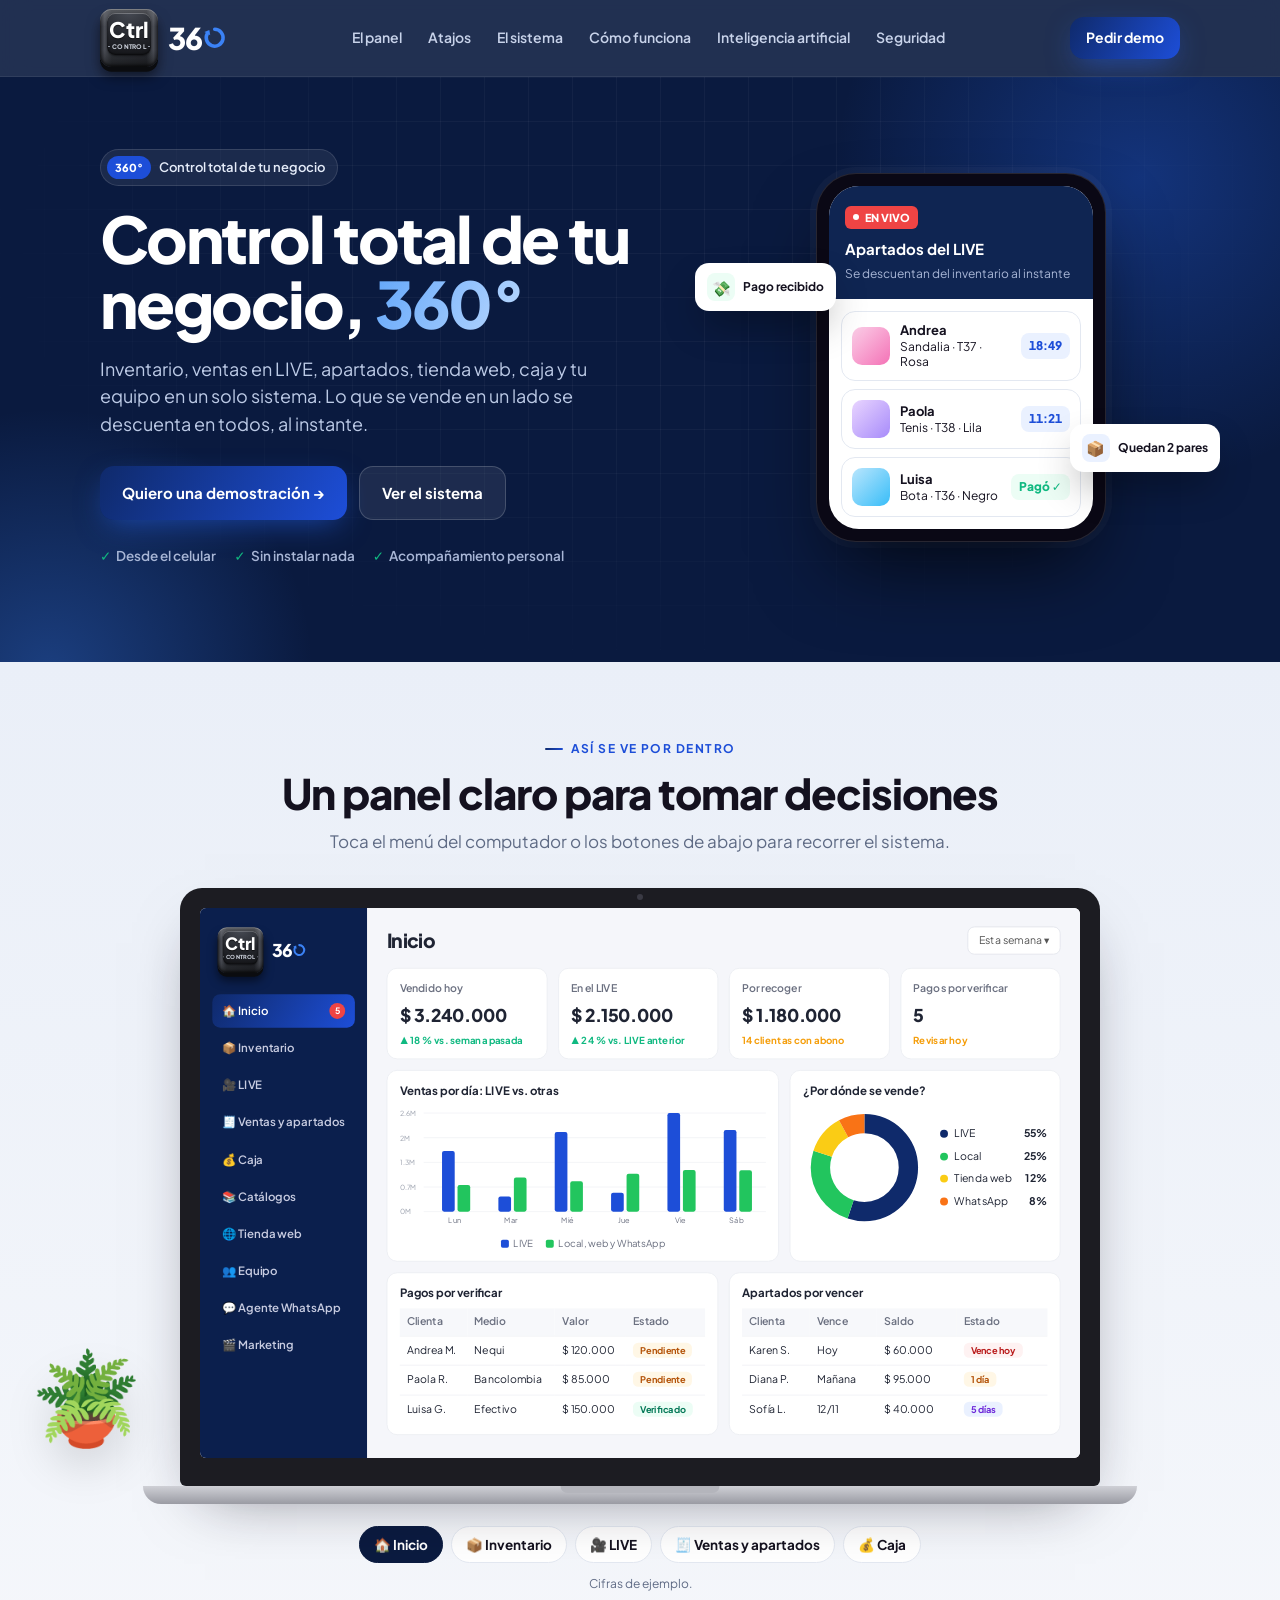
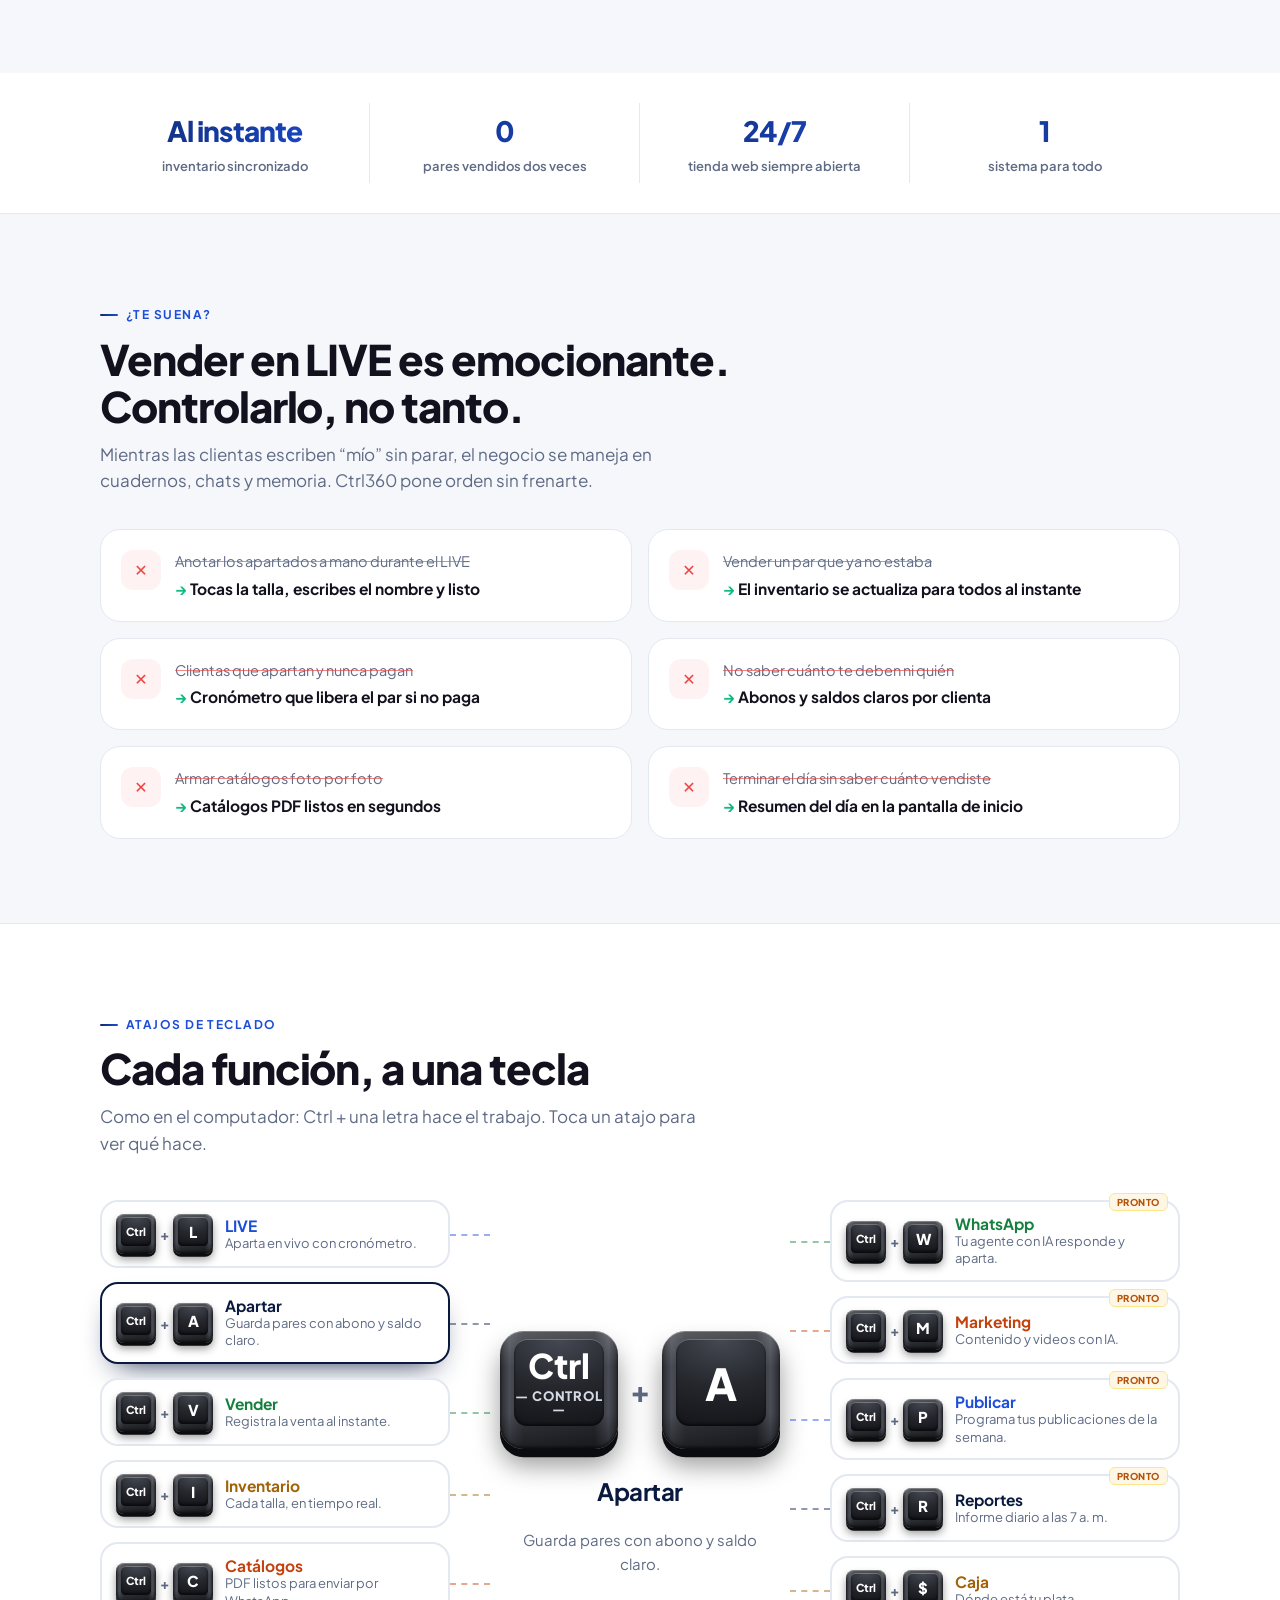
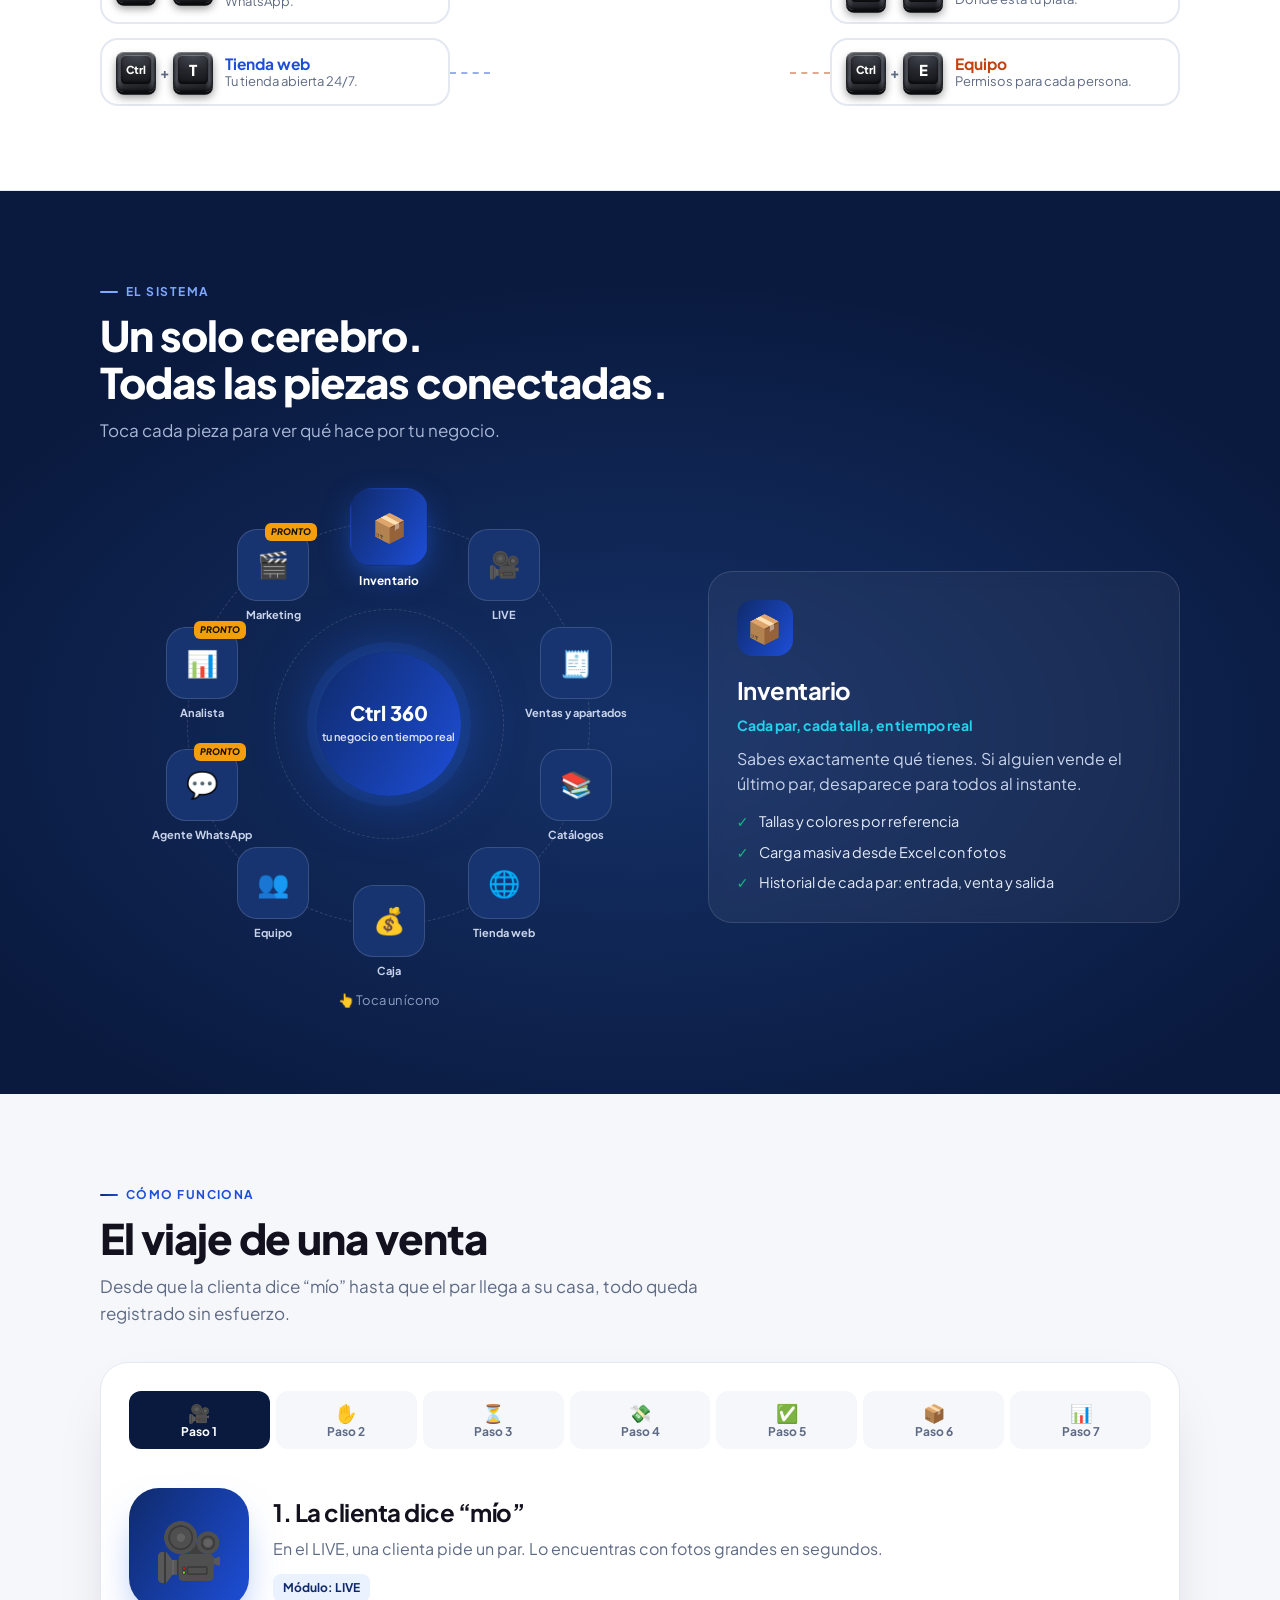
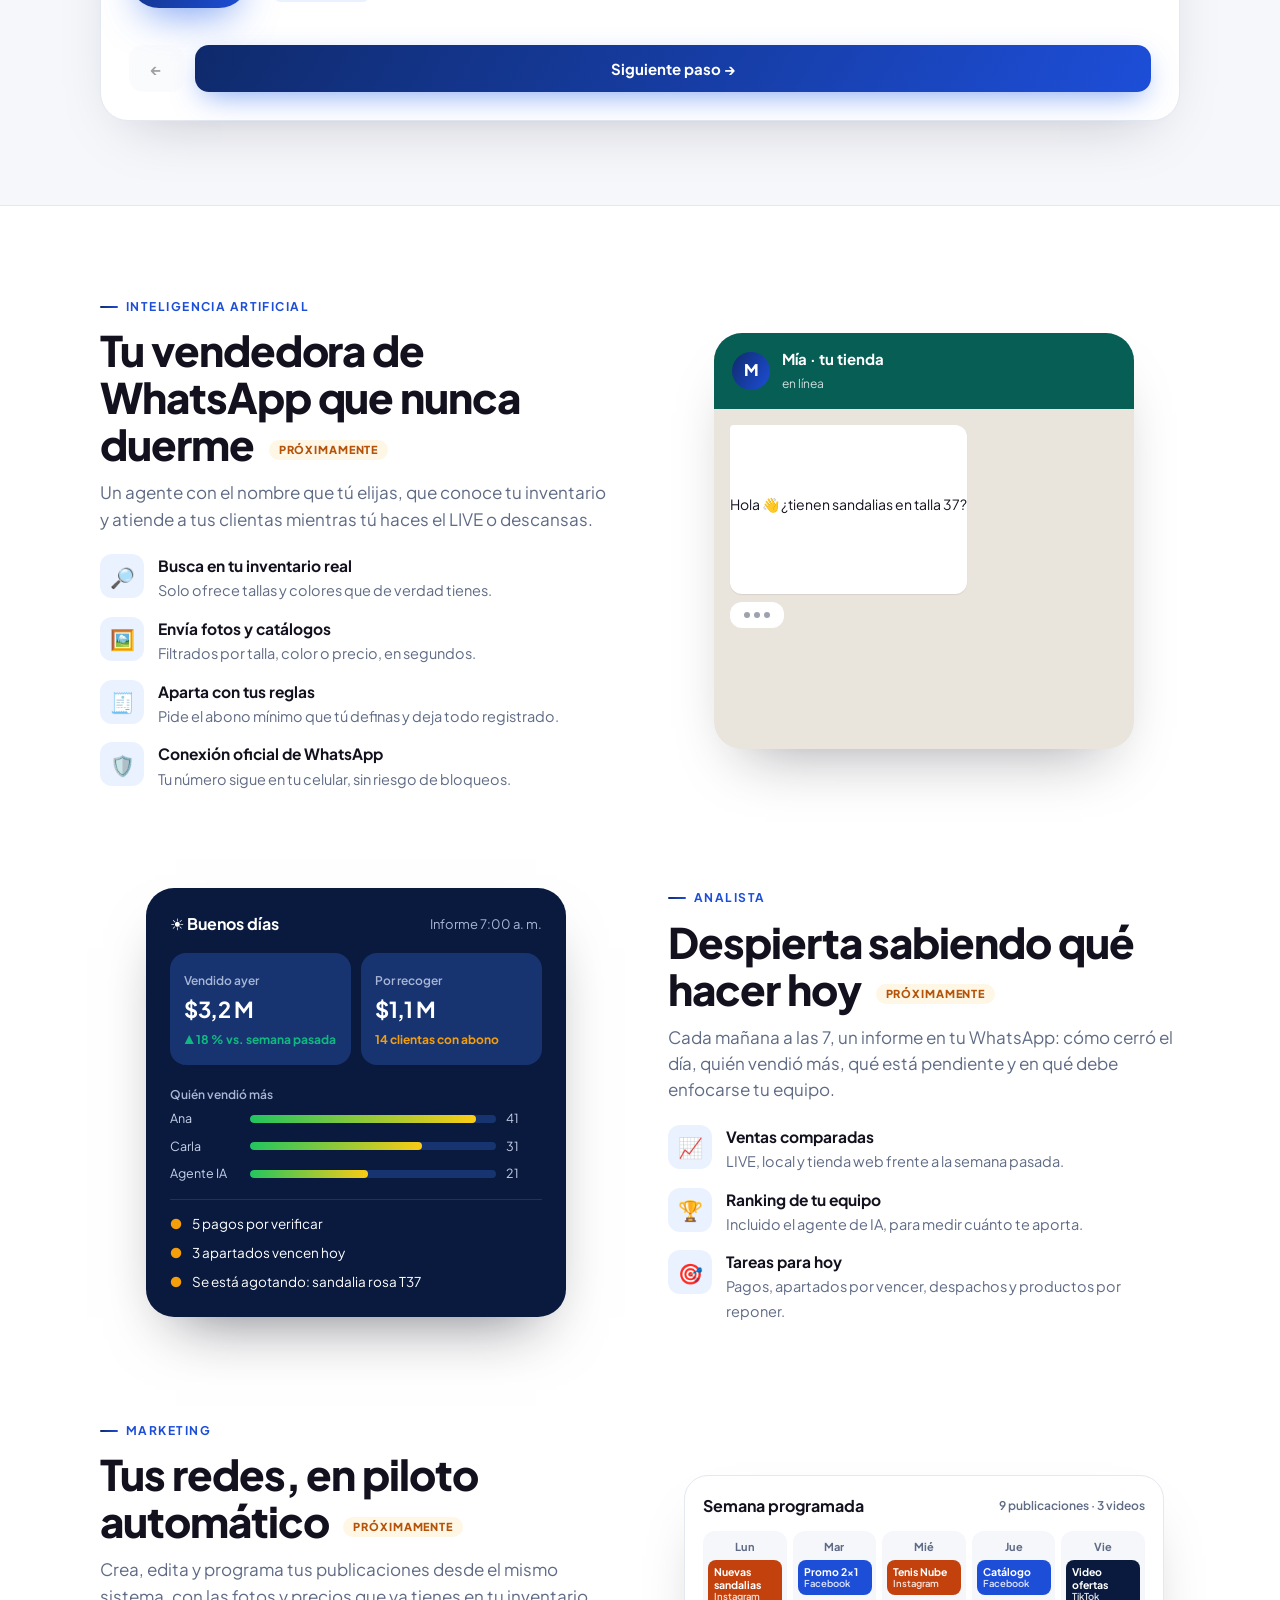
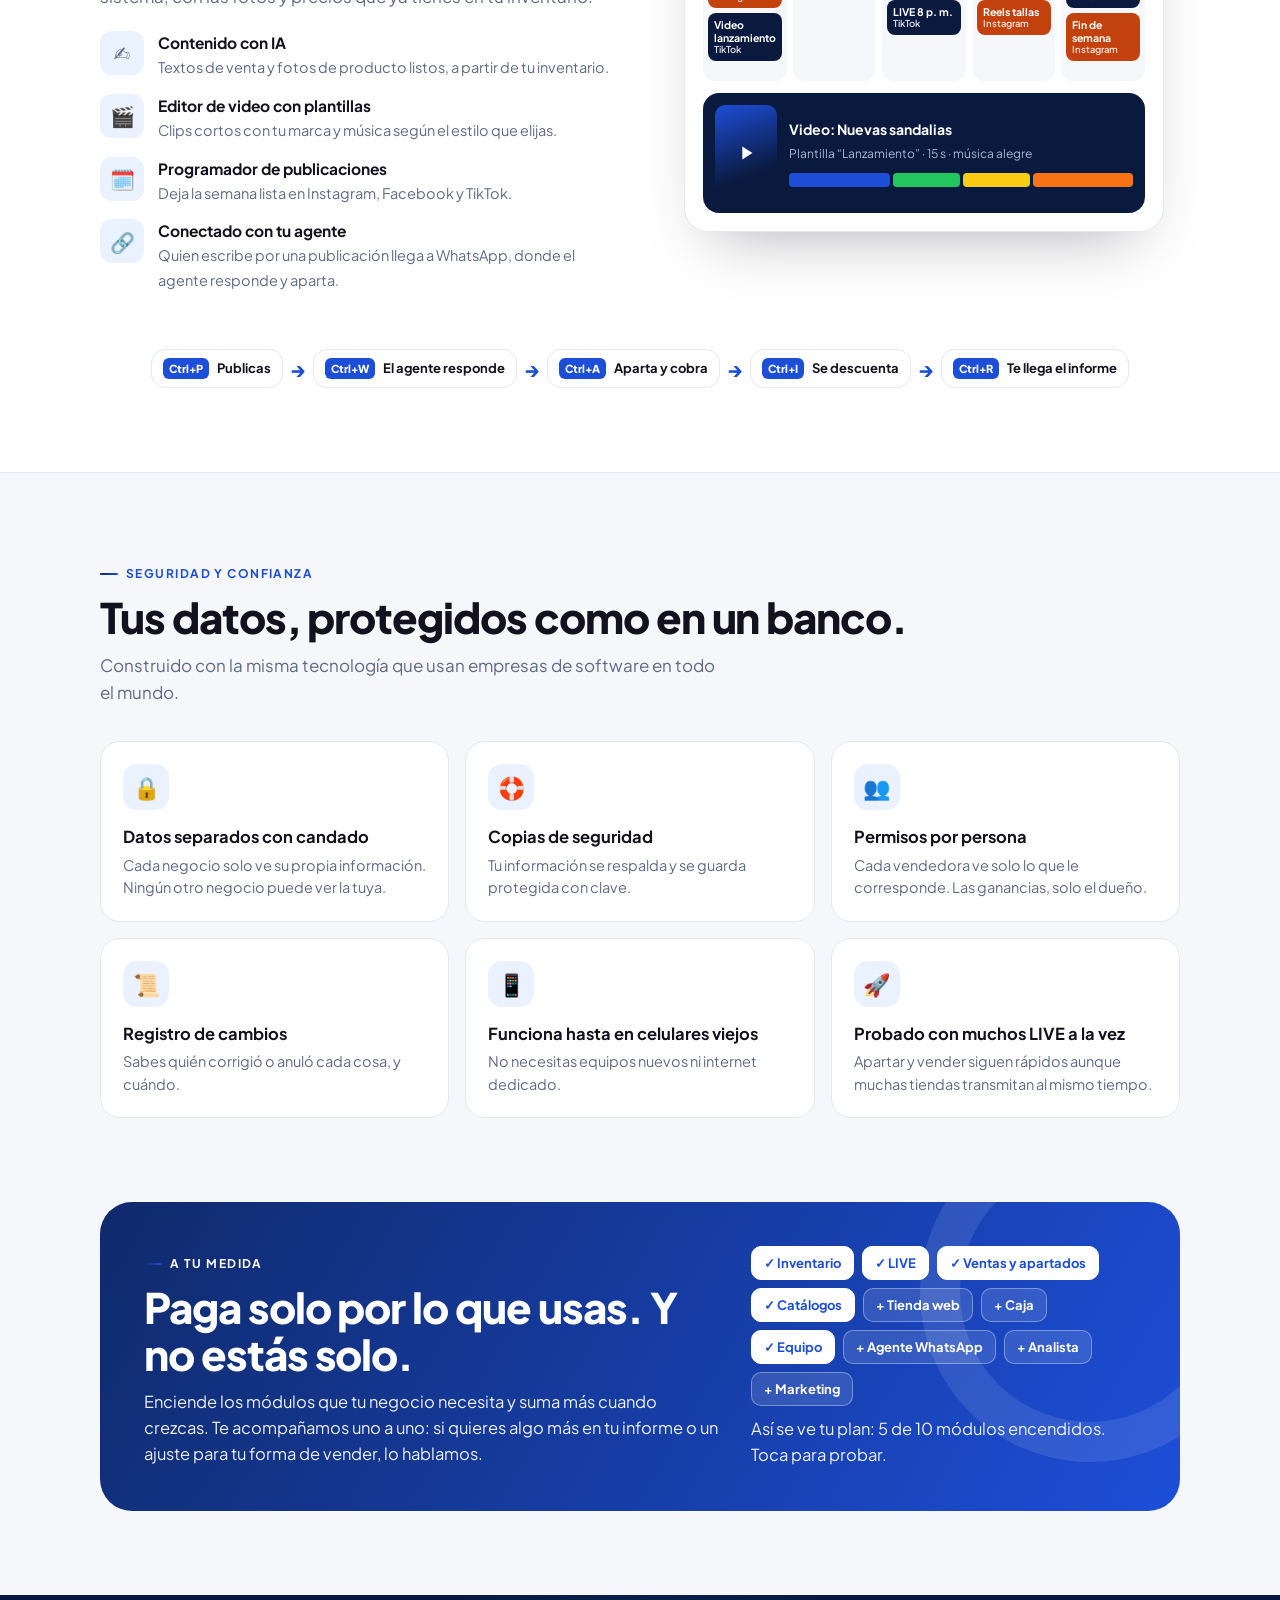
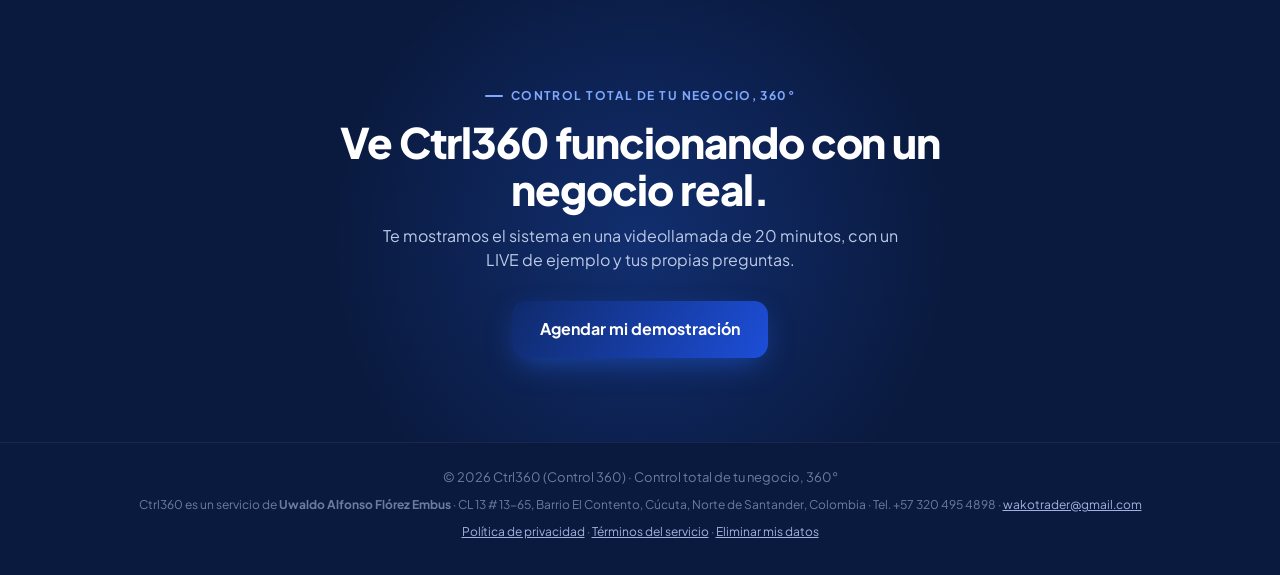
==== index.html @ 64fb0e66 "Add files via upload" ====
<!DOCTYPE html>
<html lang="es">
<head>
<meta charset="utf-8">
<meta name="viewport" content="width=device-width, initial-scale=1">
<title>Ctrl360 · Todo tu negocio, en vivo</title>
<link href="https://fonts.googleapis.com/css2?family=Plus+Jakarta+Sans:wght@400;500;600;700;800&display=swap" rel="stylesheet">
<style>
:root{
  --ink:#0a1a3f; --ink2:#0f2552; --ink3:#173470;
  --txt:#14111f; --muted:#5f6b85; --line:#e3e8f1; --bg:#f5f7fb;
  --fuc:#1d4ed8; --vio:#0f2a6b; --cyan:#22d3ee; --grn:#10b981; --amb:#f59e0b;
  --grad:linear-gradient(120deg,#0f2a6b 0%,#1d4ed8 100%);
  --r:20px;
}
*{box-sizing:border-box;margin:0;padding:0}
html{scroll-behavior:smooth}
body{font-family:'Plus Jakarta Sans',system-ui,sans-serif;color:var(--txt);background:var(--bg);line-height:1.55;-webkit-font-smoothing:antialiased;-webkit-tap-highlight-color:transparent}
a{color:inherit;text-decoration:none}
.wrap{max-width:1120px;margin:0 auto;padding:0 20px}
.grad-txt{background:var(--grad);-webkit-background-clip:text;background-clip:text;color:transparent}
.eyebrow{display:inline-flex;align-items:center;gap:8px;font-size:12px;font-weight:700;letter-spacing:.12em;text-transform:uppercase;color:var(--fuc)}
.eyebrow:before{content:"";width:18px;height:2px;background:var(--grad);border-radius:2px}
h2{font-size:clamp(28px,5vw,42px);line-height:1.12;letter-spacing:-.025em;font-weight:800;margin:10px 0 12px}
.lead{color:var(--muted);font-size:17px;max-width:620px}
section{padding:84px 0}
.btn{display:inline-flex;align-items:center;justify-content:center;gap:8px;font-weight:700;font-size:15px;padding:14px 22px;border-radius:14px;cursor:pointer;border:0;transition:transform .2s, box-shadow .2s;font-family:inherit}
.btn:hover{transform:translateY(-2px)}
.btn-p{background:var(--grad);color:#fff;box-shadow:0 10px 30px -8px rgba(37,99,235,.6)}
.btn-g{background:rgba(255,255,255,.08);color:#fff;border:1px solid rgba(255,255,255,.18)}

/* NAV */
nav{position:sticky;top:0;z-index:50;background:rgba(10,26,63,.9);backdrop-filter:blur(14px);-webkit-backdrop-filter:blur(14px);border-bottom:1px solid rgba(255,255,255,.07)}
nav .wrap{display:flex;align-items:center;justify-content:space-between;height:76px}
.logo{display:flex;align-items:center;gap:10px;color:#fff;font-weight:800;font-size:19px;letter-spacing:-.02em}
.mark{width:32px;height:32px;border-radius:10px;background:var(--grad);display:grid;place-items:center;position:relative}
.mark:after{content:"";width:14px;height:14px;border:3px solid #fff;border-radius:50%;border-right-color:transparent;transform:rotate(45deg)}
nav .links{display:flex;gap:26px;color:#c8d3ea;font-size:14px;font-weight:600}
nav .links a:hover{color:#fff}
nav .btn{padding:10px 16px;font-size:14px}
@media(max-width:820px){nav .links{display:none}}

/* HERO */
.hero{background:var(--ink);color:#fff;position:relative;overflow:hidden;padding:72px 0 96px}
.hero:before{content:"";position:absolute;width:720px;height:720px;right:-220px;top:-260px;background:radial-gradient(circle,rgba(37,99,235,.35),transparent 60%)}
.hero:after{content:"";position:absolute;width:620px;height:620px;left:-260px;bottom:-320px;background:radial-gradient(circle,rgba(59,130,246,.35),transparent 60%)}
.grid-bg{position:absolute;inset:0;background-image:linear-gradient(rgba(255,255,255,.04) 1px,transparent 1px),linear-gradient(90deg,rgba(255,255,255,.04) 1px,transparent 1px);background-size:44px 44px;mask-image:radial-gradient(ellipse at 50% 30%,#000 30%,transparent 75%);-webkit-mask-image:radial-gradient(ellipse at 50% 30%,#000 30%,transparent 75%)}
.hero .wrap{position:relative;z-index:2;display:grid;grid-template-columns:1.15fr .85fr;gap:48px;align-items:center}
@media(max-width:900px){.hero .wrap{grid-template-columns:1fr}}
.badge{display:inline-flex;align-items:center;gap:8px;font-size:13px;font-weight:600;color:#e5ecf9;background:rgba(255,255,255,.07);border:1px solid rgba(255,255,255,.12);padding:6px 12px 6px 6px;border-radius:99px}
.badge span{background:var(--grad);color:#fff;font-size:11px;font-weight:800;padding:3px 8px;border-radius:99px}
.hero h1{font-size:clamp(38px,7vw,64px);line-height:1.02;letter-spacing:-.035em;font-weight:800;margin:20px 0 18px}
.hero p.sub{font-size:18px;color:#bccae6;max-width:540px}
.hero .ctas{display:flex;gap:12px;flex-wrap:wrap;margin-top:28px}
.checks{display:flex;gap:18px;flex-wrap:wrap;margin-top:26px;font-size:13.5px;color:#a8b6d6;font-weight:600}
.checks i{font-style:normal;color:var(--grn);margin-right:5px}

/* PHONE MOCK */
.phone{width:290px;max-width:100%;margin:0 auto;background:#0a0815;border-radius:40px;padding:12px;border:1px solid rgba(255,255,255,.12);box-shadow:0 40px 80px -20px rgba(0,0,0,.7),0 0 0 6px rgba(255,255,255,.03);position:relative}
.screen{background:#fff;border-radius:30px;overflow:hidden;color:var(--txt)}
.scr-top{background:var(--ink2);color:#fff;padding:16px 16px 14px}
.live{display:inline-flex;align-items:center;gap:6px;font-size:11px;font-weight:800;background:#ef4444;padding:3px 8px;border-radius:6px}
.live:before{content:"";width:6px;height:6px;border-radius:50%;background:#fff;animation:blink 1s infinite}
@keyframes blink{50%{opacity:.2}}
.scr-top b{display:block;font-size:15px;margin-top:8px}
.scr-top small{color:#a8b6d6;font-size:12px}
.res{padding:12px;display:grid;gap:8px}
.ap{display:flex;align-items:center;gap:10px;padding:10px;border:1px solid var(--line);border-radius:14px;animation:slide .6s both}
.ap:nth-child(2){animation-delay:.3s}.ap:nth-child(3){animation-delay:.6s}
@keyframes slide{from{opacity:0;transform:translateX(20px)}}
.ap .th{width:38px;height:38px;border-radius:10px;flex:0 0 auto}
.ap .tx{flex:1;font-size:12px;line-height:1.3}
.ap .tx b{font-size:13px;display:block}
.timer{font-size:12px;font-weight:800;padding:4px 8px;border-radius:8px;background:#eaf1ff;color:var(--fuc);font-variant-numeric:tabular-nums}
.timer.paid{background:#ecfdf5;color:var(--grn)}
.float{position:absolute;background:#fff;color:var(--txt);border-radius:14px;padding:10px 12px;font-size:12px;font-weight:700;box-shadow:0 18px 40px -10px rgba(0,0,0,.45);display:flex;align-items:center;gap:8px;animation:bob 4s ease-in-out infinite}
.float .ic{width:28px;height:28px;border-radius:8px;display:grid;place-items:center;font-size:15px}
.f1{left:-46px;top:90px}.f2{right:-40px;bottom:70px;animation-delay:1.5s}
@keyframes bob{50%{transform:translateY(-8px)}}
@media(max-width:420px){.f1{left:-8px}.f2{right:-8px}}

/* LOGOS STRIP / STATS */
.stats{background:#fff;border-bottom:1px solid var(--line)}
.stats .wrap{display:grid;grid-template-columns:repeat(4,1fr);padding-top:30px;padding-bottom:30px}
.st{text-align:center;padding:6px 10px;border-right:1px solid var(--line)}
.st:last-child{border:0}
.st b{display:block;font-size:28px;font-weight:800;letter-spacing:-.03em}
.st span{font-size:13px;color:var(--muted);font-weight:600}
@media(max-width:700px){.stats .wrap{grid-template-columns:repeat(2,1fr);gap:16px 0}.st:nth-child(2){border:0}}

/* PAIN */
.pains{display:grid;grid-template-columns:repeat(2,1fr);gap:16px;margin-top:36px}
@media(max-width:760px){.pains{grid-template-columns:1fr}}
.pain{background:#fff;border:1px solid var(--line);border-radius:var(--r);padding:20px;display:grid;grid-template-columns:auto 1fr;gap:4px 14px;transition:box-shadow .25s,transform .25s}
.pain:hover{box-shadow:0 18px 40px -18px rgba(20,17,31,.25);transform:translateY(-3px)}
.pain .x{grid-row:span 2;width:40px;height:40px;border-radius:12px;background:#fef2f2;color:#ef4444;display:grid;place-items:center;font-weight:800}
.pain s{color:var(--muted);font-size:14.5px;text-decoration-color:#ef4444aa}
.pain b{font-size:15.5px}
.pain b:before{content:"→ ";color:var(--grn)}

/* ECOSYSTEM */
.eco{background:var(--ink);color:#fff;position:relative;overflow:hidden}
.eco .lead{color:#a8b6d6}
.eco:before{content:"";position:absolute;inset:0;background:radial-gradient(60% 50% at 50% 60%,rgba(59,130,246,.22),transparent)}
.eco .wrap{position:relative}
.eco-box{display:grid;grid-template-columns:1.1fr .9fr;gap:30px;margin-top:40px;align-items:center}
@media(max-width:900px){.eco-box{grid-template-columns:1fr}}
.orbit{position:relative;aspect-ratio:1;max-width:480px;width:100%;margin:0 auto}
.ring{position:absolute;inset:8%;border:1px dashed rgba(255,255,255,.14);border-radius:50%;animation:spin 60s linear infinite}
.ring.r2{inset:26%;animation-direction:reverse;animation-duration:40s}
@keyframes spin{to{transform:rotate(360deg)}}
.core{position:absolute;left:50%;top:50%;width:30%;aspect-ratio:1;transform:translate(-50%,-50%);border-radius:50%;background:var(--grad);display:grid;place-items:center;text-align:center;box-shadow:0 0 0 10px rgba(37,99,235,.12),0 0 60px rgba(37,99,235,.5)}
.core b{font-size:clamp(15px,3.6vw,20px);font-weight:800;line-height:1.1}
.core small{display:block;font-size:clamp(9px,2.2vw,11px);opacity:.85;font-weight:600}
.node{position:absolute;transform:translate(-50%,-50%);width:clamp(58px,15%,74px);aspect-ratio:1;border-radius:20px;background:var(--ink3);border:1px solid rgba(255,255,255,.14);display:grid;place-items:center;cursor:pointer;transition:all .25s;font-size:clamp(20px,5vw,26px)}
.node span{position:absolute;top:100%;margin-top:6px;font-size:11px;font-weight:700;color:#c8d3ea;white-space:nowrap}
.node:hover,.node.on{background:var(--grad);border-color:transparent;box-shadow:0 10px 30px -6px rgba(37,99,235,.7);transform:translate(-50%,-50%) scale(1.08)}
.node.on span{color:#fff}
.node .soon{position:absolute;top:-7px;right:-9px;font-size:9px;font-weight:800;background:var(--amb);color:#1b1300;padding:2px 6px;border-radius:6px}
.detail{background:rgba(255,255,255,.05);border:1px solid rgba(255,255,255,.12);border-radius:24px;padding:28px;min-height:300px;backdrop-filter:blur(8px)}
.detail .di{width:56px;height:56px;border-radius:16px;background:var(--grad);display:grid;place-items:center;font-size:28px}
.detail h3{font-size:24px;margin:16px 0 6px;letter-spacing:-.02em}
.detail .tagl{color:var(--cyan);font-weight:700;font-size:14px}
.detail p{color:#c8d3ea;margin-top:10px}
.detail ul{list-style:none;margin-top:14px;display:grid;gap:8px}
.detail li{display:flex;gap:10px;font-size:14.5px;color:#e5ecf9}
.detail li:before{content:"✓";color:var(--grn);font-weight:800}
.fade{animation:fd .35s ease}
@keyframes fd{from{opacity:0;transform:translateY(10px)}}
.hint{text-align:center;color:#8e9dbf;font-size:13px;margin-top:26px}

/* JOURNEY */
.jr{background:#fff;border:1px solid var(--line);border-radius:28px;padding:28px;margin-top:36px;box-shadow:0 24px 60px -30px rgba(20,17,31,.25)}
.steps{display:flex;gap:6px;overflow-x:auto;scrollbar-width:none;margin-bottom:24px}
.steps::-webkit-scrollbar{display:none}
.sp{flex:1;min-width:92px;border:0;background:var(--bg);border-radius:12px;padding:10px 8px;font:700 12px 'Plus Jakarta Sans',sans-serif;color:var(--muted);cursor:pointer;text-align:center;transition:.2s}
.sp em{display:block;font-style:normal;font-size:18px}
.sp.on{background:var(--ink);color:#fff}
.sp.done{color:var(--txt)}
.jbody{display:grid;grid-template-columns:120px 1fr;gap:24px;align-items:center;min-height:150px}
@media(max-width:560px){.jbody{grid-template-columns:1fr}}
.jicon{width:120px;height:120px;border-radius:30px;background:var(--grad);display:grid;place-items:center;font-size:56px;box-shadow:0 20px 40px -14px rgba(37,99,235,.6)}
.jbody h3{font-size:24px;letter-spacing:-.02em}
.jbody p{color:var(--muted);margin-top:6px;font-size:16px}
.jbody .mod{display:inline-block;margin-top:12px;font-size:12px;font-weight:700;padding:5px 10px;border-radius:8px;background:#eaf1ff;color:var(--vio)}
.jnav{display:flex;gap:10px;margin-top:22px}
.jnav button{flex:0 0 auto}
.jnav .btn-p{flex:1}
.btn-l{background:var(--bg);color:var(--txt)}

/* AI SPLIT */
.split{display:grid;grid-template-columns:1fr 1fr;gap:56px;align-items:center}
@media(max-width:900px){.split{grid-template-columns:1fr;gap:36px}}
.soon-tag{display:inline-block;font-size:11px;font-weight:800;letter-spacing:.08em;text-transform:uppercase;background:#fff7e6;color:#b45309;padding:4px 10px;border-radius:99px;margin-left:8px;vertical-align:middle}
.feat{list-style:none;margin-top:22px;display:grid;gap:14px}
.feat li{display:grid;grid-template-columns:44px 1fr;gap:14px;align-items:start}
.feat .fi{width:44px;height:44px;border-radius:12px;background:#eaf1ff;display:grid;place-items:center;font-size:20px}
.feat b{display:block;font-size:15.5px}
.feat span{color:var(--muted);font-size:14.5px}
.chat{background:#e9e4dc;border-radius:28px;padding:0;overflow:hidden;box-shadow:0 30px 60px -30px rgba(20,17,31,.4);max-width:420px;margin:0 auto;width:100%}
.chat-h{background:#075e54;color:#fff;padding:14px 18px;display:flex;align-items:center;gap:12px}
.av{width:38px;height:38px;border-radius:50%;background:var(--grad);display:grid;place-items:center;font-weight:800}
.chat-h b{display:block;font-size:15px}.chat-h small{font-size:12px;opacity:.8}
.msgs{padding:16px;display:flex;flex-direction:column;gap:8px;min-height:340px}
.m{max-width:80%;padding:8px 12px;border-radius:12px;font-size:14px;line-height:1.4;box-shadow:0 1px 1px rgba(0,0,0,.08);display:none}
.m.show{display:block;animation:mIn .4s ease}
@keyframes mIn{from{opacity:0;transform:translateY(8px)}}
.m.in{background:#fff;align-self:flex-start;border-top-left-radius:4px}
.m.out{background:#dcf8c6;align-self:flex-end;border-top-right-radius:4px}
.m .pics{display:flex;gap:4px;margin:6px 0}
.m .pics i{width:58px;height:58px;border-radius:8px;display:block}
.typing{align-self:flex-start;background:#fff;padding:10px 14px;border-radius:12px;display:none;gap:4px}
.typing.on{display:flex}
.typing i{width:6px;height:6px;border-radius:50%;background:#9ca3af;animation:ty 1s infinite}
.typing i:nth-child(2){animation-delay:.15s}.typing i:nth-child(3){animation-delay:.3s}
@keyframes ty{50%{transform:translateY(-4px);opacity:.5}}

/* REPORT */
.report{background:var(--ink);color:#fff;border-radius:28px;padding:24px;max-width:420px;margin:0 auto;width:100%;box-shadow:0 30px 60px -30px rgba(20,17,31,.6)}
.rp-h{display:flex;justify-content:space-between;align-items:center;font-size:13px;color:#a8b6d6}
.rp-h b{color:#fff;font-size:16px}
.kpis{display:grid;grid-template-columns:1fr 1fr;gap:10px;margin:16px 0}
.kpi{background:var(--ink3);border-radius:16px;padding:14px}
.kpi small{color:#a8b6d6;font-size:12px;font-weight:600}
.kpi b{display:block;font-size:22px;letter-spacing:-.02em}
.kpi em{font-style:normal;font-size:12px;color:var(--grn);font-weight:700}
.bars{display:grid;gap:8px;margin-top:4px}
.bar{display:grid;grid-template-columns:70px 1fr 36px;gap:10px;align-items:center;font-size:12.5px;color:#c8d3ea}
.bar div{height:8px;border-radius:9px;background:var(--ink3);overflow:hidden}
.bar div i{display:block;height:100%;background:linear-gradient(90deg,#22c55e,#facc15);border-radius:9px;width:0;transition:width 1.2s ease}
.todo{margin-top:16px;border-top:1px solid rgba(255,255,255,.1);padding-top:14px;display:grid;gap:8px;font-size:13.5px}
.todo div{display:flex;gap:10px}
.todo span{color:var(--amb)}

/* TRUST */
.trust{display:grid;grid-template-columns:repeat(3,1fr);gap:16px;margin-top:36px}
@media(max-width:860px){.trust{grid-template-columns:1fr 1fr}}
@media(max-width:520px){.trust{grid-template-columns:1fr}}
.tc{background:#fff;border:1px solid var(--line);border-radius:var(--r);padding:22px}
.tc .ti{width:46px;height:46px;border-radius:14px;background:linear-gradient(135deg,#eaf1ff,#eaf1ff);display:grid;place-items:center;font-size:22px;margin-bottom:14px}
.tc b{font-size:16.5px;display:block;margin-bottom:4px}
.tc p{color:var(--muted);font-size:14.5px}

/* ACOMPAÑAMIENTO */
.human{background:var(--grad);color:#fff;border-radius:32px;padding:44px;display:grid;grid-template-columns:1.2fr .8fr;gap:30px;align-items:center;position:relative;overflow:hidden}
.human:after{content:"";position:absolute;right:-80px;top:-80px;width:260px;height:260px;border-radius:50%;border:40px solid rgba(255,255,255,.1)}
@media(max-width:820px){.human{grid-template-columns:1fr;padding:30px}}
.human h2{color:#fff}
.human p{opacity:.92;font-size:16.5px}
.mods{display:flex;flex-wrap:wrap;gap:8px;position:relative;z-index:1}
.mods button{font:700 13px 'Plus Jakarta Sans',sans-serif;border:1px solid rgba(255,255,255,.35);background:rgba(255,255,255,.12);color:#fff;padding:8px 12px;border-radius:10px;cursor:pointer;transition:.2s}
.mods button.on{background:#fff;color:var(--fuc);border-color:#fff}
.mods-note{font-size:13px;opacity:.85;margin-top:10px;position:relative;z-index:1}

/* CTA */
.cta{background:var(--ink);color:#fff;text-align:center;position:relative;overflow:hidden}
.cta:before{content:"";position:absolute;left:50%;top:0;width:800px;height:500px;transform:translateX(-50%);background:radial-gradient(circle,rgba(37,99,235,.28),transparent 65%)}
.cta .wrap{position:relative}
.cta h2{color:#fff;max-width:700px;margin:12px auto}
.cta p{color:#bccae6;max-width:520px;margin:0 auto 28px}
footer{background:var(--ink);color:#6c7ca0;font-size:13px;text-align:center;padding:24px 16px 34px;border-top:1px solid rgba(255,255,255,.06)}
footer .legal{margin-top:8px;font-size:12px;line-height:1.6}
footer a{color:#9fb3dc;text-decoration:underline}


/* SHOWCASE LAPTOP */
.show{background:linear-gradient(180deg,#eaeff8 0%,#f5f7fb 100%);padding:70px 0 80px;text-align:center;position:relative;overflow:hidden}
.show .lead{margin:0 auto}
.desk{position:relative;max-width:1000px;margin:34px auto 0}
.plant{position:absolute;left:-10px;bottom:40px;font-size:90px;filter:drop-shadow(0 20px 20px rgba(0,0,0,.12));display:none}
@media(min-width:1100px){.plant{display:block;left:-110px}}
.lap{margin:0 auto;width:92%}
.lid{background:#1c1c22;border-radius:22px 22px 6px 6px;padding:2.2% 2.2% 3%;box-shadow:0 30px 60px -25px rgba(20,17,31,.55);position:relative}
.lid:before{content:"";position:absolute;top:1%;left:50%;width:6px;height:6px;border-radius:50%;background:#3a3a44;transform:translateX(-50%)}
.scr{background:#fff;border-radius:6px;overflow:hidden;position:relative;aspect-ratio:16/10}
.dash{position:absolute;top:0;left:0;width:1000px;height:625px;transform-origin:0 0;display:flex;text-align:left;font-size:13px;color:#1f2433}
.base{height:18px;background:linear-gradient(#cfd0d6,#9a9ba3);border-radius:0 0 26px 26px;width:108%;margin-left:-4%;position:relative;box-shadow:0 18px 30px -12px rgba(0,0,0,.35)}
.base:before{content:"";position:absolute;left:50%;top:0;width:16%;height:7px;background:#b4b5bc;border-radius:0 0 10px 10px;transform:translateX(-50%)}
.d-side{width:190px;background:#0b1f4d;color:#c7cbe0;padding:22px 14px;flex:0 0 auto;display:flex;flex-direction:column;gap:4px}
.d-logo{display:flex;align-items:center;gap:9px;color:#fff;font-weight:800;font-size:19px;margin:0 6px 20px}
.d-logo i{width:26px;height:26px;border-radius:8px;background:var(--grad)}
.d-it{display:flex;align-items:center;gap:10px;padding:9px 11px;border-radius:9px;font-size:13px;font-weight:600;cursor:pointer;transition:.15s}
.d-it:hover{background:rgba(255,255,255,.06)}
.d-it.on{background:var(--grad);color:#fff}
.d-it b{margin-left:auto;background:#ef4444;color:#fff;font-size:10px;padding:1px 6px;border-radius:9px}
.d-main{flex:1;background:#f5f6fa;padding:20px 22px;overflow:hidden}
.d-head{display:flex;justify-content:space-between;align-items:center;margin-bottom:14px}
.d-head h4{font-size:22px;font-weight:800;letter-spacing:-.02em}
.d-sel{background:#fff;border:1px solid #e3e5ec;border-radius:8px;padding:6px 12px;font-size:12px;color:#555}
.d-kpis{display:grid;grid-template-columns:repeat(4,1fr);gap:12px;margin-bottom:12px}
.d-k{background:#fff;border:1px solid #eceef3;border-radius:12px;padding:12px 14px}
.d-k small{font-size:12px;color:#6b7080;font-weight:600}
.d-k b{display:block;font-size:20px;font-weight:800;margin:4px 0 2px;letter-spacing:-.02em}
.d-k em{font-style:normal;font-size:11px;color:#10b981;font-weight:700}
.d-k em.w{color:#f59e0b}
.d-row{display:grid;grid-template-columns:1.45fr 1fr;gap:12px;margin-bottom:12px}
.d-card{background:#fff;border:1px solid #eceef3;border-radius:12px;padding:12px 14px}
.d-card h5{font-size:13px;font-weight:700;margin-bottom:8px}
.d-leg{display:flex;gap:14px;font-size:11px;color:#6b7080;justify-content:center;margin-top:4px}
.d-leg i{display:inline-block;width:9px;height:9px;border-radius:2px;margin-right:5px;vertical-align:-1px}
.d-donut{display:flex;align-items:center;gap:16px}
.d-donut ul{list-style:none;font-size:12px;display:grid;gap:7px;flex:1}
.d-donut li{display:flex;align-items:center;gap:7px}
.d-donut li span{margin-left:auto;font-weight:700}
.d-donut li i{width:9px;height:9px;border-radius:50%}
.d-tbl{width:100%;border-collapse:collapse;font-size:12px}
.d-tbl th{text-align:left;color:#6b7080;font-weight:600;background:#f7f8fb;padding:6px 8px}
.d-tbl td{padding:7px 8px;border-top:1px solid #f0f1f5}
.pill2{font-size:10.5px;font-weight:700;padding:2px 8px;border-radius:6px}
.p-a{background:#fff7e6;color:#b45309}.p-g{background:#ecfdf5;color:#047857}.p-r{background:#fef2f2;color:#b91c1c}.p-v{background:#eaf1ff;color:#6d28d9}
.d-prod{display:grid;grid-template-columns:repeat(4,1fr);gap:10px}
.d-pc{background:#fff;border:1px solid #eceef3;border-radius:12px;overflow:hidden}
.d-pc .im{height:92px}
.d-pc div.t{padding:8px 10px;font-size:12px}
.d-pc b{display:block;font-size:12.5px}
.szs{display:flex;gap:3px;flex-wrap:wrap;margin-top:6px}
.szs span{font-size:10px;font-weight:700;padding:2px 5px;border-radius:5px;background:#ecfdf5;color:#047857}
.szs span.o{background:#f3f4f6;color:#9ca3af;text-decoration:line-through}
.szs span.l{background:#fff7e6;color:#b45309}
.d-live{display:grid;grid-template-columns:1.3fr 1fr;gap:12px}
.lv-grid{display:grid;grid-template-columns:repeat(3,1fr);gap:8px}
.lv-grid div{height:96px;border-radius:10px;position:relative}
.lv-grid div span{position:absolute;bottom:6px;left:6px;background:rgba(255,255,255,.92);font-size:10.5px;font-weight:700;padding:2px 6px;border-radius:5px}
.vtabs{display:flex;gap:8px;justify-content:center;flex-wrap:wrap;margin-top:22px}
.vtabs button{font:700 13.5px 'Plus Jakarta Sans',sans-serif;border:1px solid var(--line);background:#fff;color:var(--txt);padding:9px 14px;border-radius:99px;cursor:pointer;transition:.2s}
.vtabs button.on{background:var(--ink);color:#fff;border-color:var(--ink)}
.disc{font-size:12px;color:var(--muted);margin-top:12px}

.hero .grad-txt{background:linear-gradient(120deg,#60a5fa,#bfdbfe);-webkit-background-clip:text;background-clip:text}
.eco .eyebrow,.cta .eyebrow,.hero .eyebrow{color:#7fa8ff}
.eco .eyebrow:before,.cta .eyebrow:before{background:#7fa8ff}
.badge span{background:#1d4ed8}


/* ATAJOS */
.atj-sec{background:#fff;border-top:1px solid var(--line);border-bottom:1px solid var(--line)}
.atj{display:grid;grid-template-columns:1fr 300px 1fr;gap:26px 40px;align-items:center;margin-top:44px}
.atj-col{display:grid;gap:14px}
.ac{display:flex;align-items:center;gap:12px;background:#fff;border:2px solid var(--line);border-radius:18px;padding:12px 14px;cursor:pointer;transition:border-color .2s,box-shadow .2s,transform .2s;position:relative;text-align:left;font-family:inherit;width:100%}
.ac:hover{transform:translateY(-2px)}
.ac.on{border-color:var(--c);box-shadow:0 14px 30px -16px var(--c)}
.atj-col.l .ac::after,.atj-col.r .ac::after{content:"";position:absolute;top:50%;width:40px;border-top:2px dashed var(--c);opacity:.45}
.atj-col.l .ac::after{right:-42px}.atj-col.r .ac::after{left:-42px}
.ac .mk{display:flex;align-items:center;gap:4px;flex:0 0 auto}
.ac .mk em{font-style:normal;font-weight:800;color:var(--muted);font-size:14px}
.ac b{display:block;font-size:15.5px;color:var(--c)}
.ac small{display:block;font-size:13px;color:var(--muted);line-height:1.35}
.ac .pr{position:absolute;top:-9px;right:10px;font-size:9.5px;font-weight:800;letter-spacing:.06em;background:#fff7e6;color:#b45309;padding:2px 7px;border-radius:6px;border:1px solid #fde68a}
.kk{position:relative;display:inline-block;flex:0 0 auto;width:var(--s);height:var(--s);border-radius:20%;background:linear-gradient(90deg,#26282e 0%,#4a4d55 8%,#33363c 20%,#2a2c32 80%,#4a4d55 92%,#26282e 100%);box-shadow:0 calc(var(--s)*.07) 0 #0b0c0f,0 calc(var(--s)*.14) calc(var(--s)*.22) rgba(0,0,0,.4),inset 0 1px 0 rgba(255,255,255,.25),inset 0 -2px 3px rgba(0,0,0,.6);transition:transform .12s, box-shadow .12s}
.kk::before{content:"";position:absolute;inset:0;border-radius:inherit;background:linear-gradient(180deg,rgba(255,255,255,.18),transparent 30%,transparent 70%,rgba(0,0,0,.45))}
.kk>i{position:absolute;left:12%;right:12%;top:7%;bottom:20%;border-radius:15%;background:radial-gradient(140% 100% at 50% 0%,#454952 0%,#25272d 55%,#16171b 100%);box-shadow:inset 0 1px 0 rgba(255,255,255,.28),inset 0 -2px 3px rgba(0,0,0,.6);display:flex;flex-direction:column;align-items:center;justify-content:center;color:#fff;font-style:normal;font-weight:800;line-height:1}
.kk.press{transform:translateY(calc(var(--s)*.05));box-shadow:0 calc(var(--s)*.02) 0 #0b0c0f,0 calc(var(--s)*.05) calc(var(--s)*.1) rgba(0,0,0,.4),inset 0 1px 0 rgba(255,255,255,.25)}
.atj-c{display:flex;flex-direction:column;align-items:center;text-align:center;gap:18px}
.atj-c .combo{display:flex;align-items:center;gap:12px}
.atj-c .combo span{font-size:30px;font-weight:800;color:var(--muted)}
.atj-c h3{font-size:24px;letter-spacing:-.02em;margin-top:6px}
.atj-c p{color:var(--muted);font-size:15px;max-width:270px}
@media(max-width:900px){.atj{grid-template-columns:1fr}.atj-c{order:-1}.atj-col.l .ac::after,.atj-col.r .ac::after{display:none}}

/* MARKETING */
.cal{background:#fff;border:1px solid var(--line);border-radius:24px;padding:18px;box-shadow:0 30px 60px -30px rgba(20,17,31,.35);max-width:480px;margin:0 auto;width:100%}
.cal-h{display:flex;justify-content:space-between;align-items:center;margin-bottom:12px}
.cal-h b{font-size:16px}.cal-h span{font-size:12px;color:var(--muted);font-weight:600}
.days{display:grid;grid-template-columns:repeat(5,minmax(0,1fr));gap:6px}
.dy{background:var(--bg);border-radius:12px;padding:7px 5px;min-height:150px;display:flex;flex-direction:column;gap:5px}
.dy>small{font-size:11px;font-weight:700;color:var(--muted);text-align:center}
.post{border-radius:8px;padding:5px 6px;font-size:10.5px;font-weight:700;line-height:1.25;color:#fff;animation:pin .5s both}
.post i{display:block;font-style:normal;font-weight:600;opacity:.85;font-size:9.5px}
@keyframes pin{from{opacity:0;transform:scale(.85)}}
.vid{margin-top:12px;background:var(--ink);border-radius:16px;padding:12px;display:flex;gap:12px;align-items:center;color:#fff}
.vid .thumb{width:62px;height:96px;border-radius:10px;background:linear-gradient(160deg,#1d4ed8,#0a1a3f 70%);display:grid;place-items:center;flex:0 0 auto}
.vid .thumb svg{width:22px;height:22px}
.vid b{font-size:14px;display:block}
.vid small{font-size:12px;color:#a8b6d6}
.tl{display:flex;gap:3px;margin-top:8px}
.tl i{height:14px;border-radius:4px;display:block}
.chain{display:flex;flex-wrap:wrap;align-items:center;justify-content:center;gap:7px;margin-top:56px}
.chain div{background:#fff;border:1px solid var(--line);border-radius:14px;padding:8px 11px;font-weight:700;font-size:13px;display:flex;align-items:center;gap:8px}
.chain div em{font-style:normal;font-size:11px;font-weight:800;color:#fff;background:var(--fuc);border-radius:6px;padding:2px 6px}
.chain>span{color:var(--fuc);font-weight:800;font-size:20px}

/* LOGO tecla */
.logo{display:inline-flex;align-items:center;gap:10px;color:#fff}
.key{--k:58px;position:relative;display:inline-block;width:var(--k);height:var(--k);flex:0 0 auto;border-radius:calc(var(--k)*.2);
 background:linear-gradient(90deg,#26282e 0%,#4a4d55 8%,#33363c 20%,#2a2c32 80%,#4a4d55 92%,#26282e 100%);
 box-shadow:0 calc(var(--k)*.08) 0 #0b0c0f,0 calc(var(--k)*.16) calc(var(--k)*.22) rgba(0,0,0,.55),inset 0 1px 0 rgba(255,255,255,.25),inset 0 -2px 3px rgba(0,0,0,.6)}
.key:before{content:"";position:absolute;inset:0;border-radius:inherit;background:linear-gradient(180deg,rgba(255,255,255,.18),transparent 30%,transparent 70%,rgba(0,0,0,.45))}
.cap{position:absolute;left:12%;right:12%;top:7%;bottom:20%;border-radius:calc(var(--k)*.14);
 background:radial-gradient(140% 100% at 50% 0%,#454952 0%,#25272d 55%,#16171b 100%);
 box-shadow:inset 0 1px 0 rgba(255,255,255,.28),inset 0 -1px 2px rgba(0,0,0,.6),0 1px 2px rgba(0,0,0,.5);
 display:flex;flex-direction:column;align-items:center;justify-content:center}
.cap b{font:800 calc(var(--k)*.37)/1 'Plus Jakarta Sans',sans-serif;color:#fff;letter-spacing:-.01em;text-shadow:0 1px 1px rgba(0,0,0,.6)}
.cap small{display:flex;align-items:center;gap:2px;font:800 6.3px/1 'Plus Jakarta Sans',sans-serif;letter-spacing:.04em;color:#c9ced8;margin-top:calc(var(--k)*.05)}
.cap small:before,.cap small:after{content:"";width:calc(var(--k)*.03);height:1px;background:#8d93a0}
.n360{display:inline-flex;align-items:center;font-weight:800;font-size:30px;letter-spacing:-.03em;line-height:1}
.n360 svg{width:.78em;height:.78em;margin-left:.03em}
.d-logo{align-items:center}
.d-logo .key{--k:52px}
.d-logo .n360{font-size:20px}
.reveal{opacity:0;transform:translateY(24px);transition:opacity .7s ease,transform .7s ease}
.reveal.in{opacity:1;transform:none}
@media(prefers-reduced-motion:reduce){*{animation:none!important;transition:none!important}.reveal{opacity:1;transform:none}}
</style>
</head>
<body>

<nav>
  <div class="wrap">
    <a class="logo" href="#top" aria-label="Control 360"><span class="key"><span class="cap"><b>Ctrl</b><small>CONTROL</small></span></span><span class="n360">36<svg viewBox="0 0 100 100" aria-hidden="true"><path d="M50 14 A36 36 0 1 1 18.8 32" fill="none" stroke="#3b82f6" stroke-width="15" stroke-linecap="round"/><path d="M27 17 L31 40 L6 26 Z" fill="#3b82f6"/></svg></span></a>
    <div class="links"><a href="#panel">El panel</a><a href="#atajos">Atajos</a><a href="#sistema">El sistema</a><a href="#venta">Cómo funciona</a><a href="#ia">Inteligencia artificial</a><a href="#seguridad">Seguridad</a></div>
    <a class="btn btn-p" href="#contacto">Pedir demo</a>
  </div>
</nav>

<header class="hero" id="top">
  <div class="grid-bg"></div>
  <div class="wrap">
    <div>
      <span class="badge"><span>360°</span> Control total de tu negocio</span>
      <h1>Control total de tu negocio, <span class="grad-txt">360°</span></h1>
      <p class="sub">Inventario, ventas en LIVE, apartados, tienda web, caja y tu equipo en un solo sistema. Lo que se vende en un lado se descuenta en todos, al instante.</p>
      <div class="ctas">
        <a class="btn btn-p" href="#contacto">Quiero una demostración →</a>
        <a class="btn btn-g" href="#sistema">Ver el sistema</a>
      </div>
      <div class="checks"><span><i>✓</i>Desde el celular</span><span><i>✓</i>Sin instalar nada</span><span><i>✓</i>Acompañamiento personal</span></div>
    </div>
    <div style="position:relative">
      <div class="phone">
        <div class="screen">
          <div class="scr-top"><span class="live">EN VIVO</span><b>Apartados del LIVE</b><small>Se descuentan del inventario al instante</small></div>
          <div class="res">
            <div class="ap"><span class="th" style="background:linear-gradient(135deg,#fbcfe8,#f472b6)"></span><span class="tx"><b>Andrea</b>Sandalia · T37 · Rosa</span><span class="timer" data-s="1132">18:52</span></div>
            <div class="ap"><span class="th" style="background:linear-gradient(135deg,#e9d5ff,#a78bfa)"></span><span class="tx"><b>Paola</b>Tenis · T38 · Lila</span><span class="timer" data-s="684">11:24</span></div>
            <div class="ap"><span class="th" style="background:linear-gradient(135deg,#bae6fd,#38bdf8)"></span><span class="tx"><b>Luisa</b>Bota · T36 · Negro</span><span class="timer paid">Pagó ✓</span></div>
          </div>
        </div>
      </div>
      <div class="float f1"><span class="ic" style="background:#ecfdf5">💸</span>Pago recibido</div>
      <div class="float f2"><span class="ic" style="background:#eaf1ff">📦</span>Quedan 2 pares</div>
    </div>
  </div>
</header>


<section class="show" id="panel">
  <div class="wrap">
    <span class="eyebrow">Así se ve por dentro</span>
    <h2>Un panel claro para tomar decisiones</h2>
    <p class="lead">Toca el menú del computador o los botones de abajo para recorrer el sistema.</p>
    <div class="desk">
      <div class="plant">🪴</div>
      <div class="lap">
        <div class="lid"><div class="scr" id="scr">
          <div class="dash" id="dash">
            <aside class="d-side" id="dside"></aside>
            <div class="d-main" id="dmain"></div>
          </div>
        </div></div>
        <div class="base"></div>
      </div>
    </div>
    <div class="vtabs" id="vtabs"></div>
    <p class="disc">Cifras de ejemplo.</p>
  </div>
</section>

<div class="stats">
  <div class="wrap">
    <div class="st"><b class="grad-txt">Al instante</b><span>inventario sincronizado</span></div>
    <div class="st"><b class="grad-txt">0</b><span>pares vendidos dos veces</span></div>
    <div class="st"><b class="grad-txt">24/7</b><span>tienda web siempre abierta</span></div>
    <div class="st"><b class="grad-txt">1</b><span>sistema para todo</span></div>
  </div>
</div>

<section>
  <div class="wrap reveal">
    <span class="eyebrow">¿Te suena?</span>
    <h2>Vender en LIVE es emocionante.<br>Controlarlo, no tanto.</h2>
    <p class="lead">Mientras las clientas escriben “mío” sin parar, el negocio se maneja en cuadernos, chats y memoria. Ctrl360 pone orden sin frenarte.</p>
    <div class="pains">
      <div class="pain"><span class="x">✕</span><s>Anotar los apartados a mano durante el LIVE</s><b>Tocas la talla, escribes el nombre y listo</b></div>
      <div class="pain"><span class="x">✕</span><s>Vender un par que ya no estaba</s><b>El inventario se actualiza para todos al instante</b></div>
      <div class="pain"><span class="x">✕</span><s>Clientas que apartan y nunca pagan</s><b>Cronómetro que libera el par si no paga</b></div>
      <div class="pain"><span class="x">✕</span><s>No saber cuánto te deben ni quién</s><b>Abonos y saldos claros por clienta</b></div>
      <div class="pain"><span class="x">✕</span><s>Armar catálogos foto por foto</s><b>Catálogos PDF listos en segundos</b></div>
      <div class="pain"><span class="x">✕</span><s>Terminar el día sin saber cuánto vendiste</s><b>Resumen del día en la pantalla de inicio</b></div>
    </div>
  </div>
</section>


<section class="atj-sec" id="atajos">
  <div class="wrap reveal">
    <span class="eyebrow">Atajos de teclado</span>
    <h2>Cada función, a una tecla</h2>
    <p class="lead">Como en el computador: Ctrl + una letra hace el trabajo. Toca un atajo para ver qué hace.</p>
    <div class="atj">
      <div class="atj-col l" id="atjL"></div>
      <div class="atj-c">
        <div class="combo"><span class="kk" id="kCtrl" style="--s:118px"><i style="font-size:34px">Ctrl<small style="font-size:13px;letter-spacing:.06em;color:#d5d9e2;margin-top:7px;font-weight:800">— CONTROL —</small></i></span><span>+</span><span class="kk" id="kKey" style="--s:118px"><i style="font-size:44px" id="kLetter">L</i></span></div>
        <h3 id="atjT">LIVE</h3>
        <p id="atjD">Aparta en vivo con cronómetro.</p>
      </div>
      <div class="atj-col r" id="atjR"></div>
    </div>
  </div>
</section>

<section class="eco" id="sistema">
  <div class="wrap">
    <span class="eyebrow">El sistema</span>
    <h2>Un solo cerebro.<br>Todas las piezas conectadas.</h2>
    <p class="lead">Toca cada pieza para ver qué hace por tu negocio.</p>
    <div class="eco-box">
      <div>
        <div class="orbit" id="orbit">
          <div class="ring"></div><div class="ring r2"></div>
          <div class="core"><div><b>Ctrl 360</b><small>tu negocio en tiempo real</small></div></div>
        </div>
        <p class="hint">👆 Toca un ícono</p>
      </div>
      <div class="detail" id="detail"></div>
    </div>
  </div>
</section>

<section id="venta">
  <div class="wrap reveal">
    <span class="eyebrow">Cómo funciona</span>
    <h2>El viaje de una venta</h2>
    <p class="lead">Desde que la clienta dice “mío” hasta que el par llega a su casa, todo queda registrado sin esfuerzo.</p>
    <div class="jr">
      <div class="steps" id="steps"></div>
      <div class="jbody" id="jbody"></div>
      <div class="jnav"><button class="btn btn-l" id="jprev">←</button><button class="btn btn-p" id="jnext">Siguiente paso →</button></div>
    </div>
  </div>
</section>

<section id="ia" style="background:#fff;border-top:1px solid var(--line);border-bottom:1px solid var(--line)">
  <div class="wrap">
    <div class="split reveal">
      <div>
        <span class="eyebrow">Inteligencia artificial</span>
        <h2>Tu vendedora de WhatsApp que nunca duerme <span class="soon-tag">Próximamente</span></h2>
        <p class="lead">Un agente con el nombre que tú elijas, que conoce tu inventario y atiende a tus clientas mientras tú haces el LIVE o descansas.</p>
        <ul class="feat">
          <li><span class="fi">🔎</span><div><b>Busca en tu inventario real</b><span>Solo ofrece tallas y colores que de verdad tienes.</span></div></li>
          <li><span class="fi">🖼️</span><div><b>Envía fotos y catálogos</b><span>Filtrados por talla, color o precio, en segundos.</span></div></li>
          <li><span class="fi">🧾</span><div><b>Aparta con tus reglas</b><span>Pide el abono mínimo que tú definas y deja todo registrado.</span></div></li>
          <li><span class="fi">🛡️</span><div><b>Conexión oficial de WhatsApp</b><span>Tu número sigue en tu celular, sin riesgo de bloqueos.</span></div></li>
        </ul>
      </div>
      <div class="chat" id="chat">
        <div class="chat-h"><span class="av">M</span><div><b>Mía · tu tienda</b><small>en línea</small></div></div>
        <div class="msgs" id="msgs">
          <div class="m in">Hola 👋 ¿tienen sandalias en talla 37?</div>
          <div class="m out">¡Hola! Sí 😊 Tengo estas en talla 37:<div class="pics"><i style="background:linear-gradient(135deg,#fbcfe8,#f472b6)"></i><i style="background:linear-gradient(135deg,#fde68a,#f59e0b)"></i><i style="background:linear-gradient(135deg,#e9d5ff,#a78bfa)"></i></div>¿Cuál te gusta?</div>
          <div class="m in">La rosada 😍</div>
          <div class="m out">¡Buena elección! Te la aparto ya. Para separarla el abono es de $20.000. ¿Me envías el comprobante?</div>
          <div class="m out">✅ Apartada a tu nombre. Tienes 8 días para completar el pago.</div>
          <div class="typing" id="typing"><i></i><i></i><i></i></div>
        </div>
      </div>
    </div>

    <div class="split reveal" style="margin-top:90px">
      <div class="report" id="report">
        <div class="rp-h"><b>☀️ Buenos días</b>Informe 7:00 a. m.</div>
        <div class="kpis">
          <div class="kpi"><small>Vendido ayer</small><b>$3,2 M</b><em>▲ 18 % vs. semana pasada</em></div>
          <div class="kpi"><small>Por recoger</small><b>$1,1 M</b><em style="color:var(--amb)">14 clientas con abono</em></div>
        </div>
        <small style="color:#a8b6d6;font-weight:600;font-size:12px">Quién vendió más</small>
        <div class="bars">
          <div class="bar">Ana<div><i data-w="92"></i></div>41</div>
          <div class="bar">Carla<div><i data-w="70"></i></div>31</div>
          <div class="bar">Agente IA<div><i data-w="48"></i></div>21</div>
        </div>
        <div class="todo">
          <div><span>●</span>5 pagos por verificar</div>
          <div><span>●</span>3 apartados vencen hoy</div>
          <div><span>●</span>Se está agotando: sandalia rosa T37</div>
        </div>
      </div>
      <div>
        <span class="eyebrow">Analista</span>
        <h2>Despierta sabiendo qué hacer hoy <span class="soon-tag">Próximamente</span></h2>
        <p class="lead">Cada mañana a las 7, un informe en tu WhatsApp: cómo cerró el día, quién vendió más, qué está pendiente y en qué debe enfocarse tu equipo.</p>
        <ul class="feat">
          <li><span class="fi">📈</span><div><b>Ventas comparadas</b><span>LIVE, local y tienda web frente a la semana pasada.</span></div></li>
          <li><span class="fi">🏆</span><div><b>Ranking de tu equipo</b><span>Incluido el agente de IA, para medir cuánto te aporta.</span></div></li>
          <li><span class="fi">🎯</span><div><b>Tareas para hoy</b><span>Pagos, apartados por vencer, despachos y productos por reponer.</span></div></li>
        </ul>
      </div>
    </div>

    <div class="split reveal" style="margin-top:90px">
      <div>
        <span class="eyebrow">Marketing</span>
        <h2>Tus redes, en piloto automático <span class="soon-tag">Próximamente</span></h2>
        <p class="lead">Crea, edita y programa tus publicaciones desde el mismo sistema, con las fotos y precios que ya tienes en tu inventario.</p>
        <ul class="feat">
          <li><span class="fi">✍️</span><div><b>Contenido con IA</b><span>Textos de venta y fotos de producto listos, a partir de tu inventario.</span></div></li>
          <li><span class="fi">🎬</span><div><b>Editor de video con plantillas</b><span>Clips cortos con tu marca y música según el estilo que elijas.</span></div></li>
          <li><span class="fi">🗓️</span><div><b>Programador de publicaciones</b><span>Deja la semana lista en Instagram, Facebook y TikTok.</span></div></li>
          <li><span class="fi">🔗</span><div><b>Conectado con tu agente</b><span>Quien escribe por una publicación llega a WhatsApp, donde el agente responde y aparta.</span></div></li>
        </ul>
      </div>
      <div class="cal">
        <div class="cal-h"><b>Semana programada</b><span>9 publicaciones · 3 videos</span></div>
        <div class="days" id="days"></div>
        <div class="vid">
          <div class="thumb"><svg viewBox="0 0 24 24" fill="#fff" aria-hidden="true"><path d="M8 5v14l11-7z"/></svg></div>
          <div style="flex:1;min-width:0"><b>Video: Nuevas sandalias</b><small>Plantilla “Lanzamiento” · 15 s · música alegre</small>
            <div class="tl"><i style="flex:3;background:#1d4ed8"></i><i style="flex:2;background:#22c55e"></i><i style="flex:2;background:#facc15"></i><i style="flex:3;background:#f97316"></i></div>
          </div>
        </div>
      </div>
    </div>

    <div class="chain reveal">
      <div><em>Ctrl+P</em>Publicas</div><span>→</span>
      <div><em>Ctrl+W</em>El agente responde</div><span>→</span>
      <div><em>Ctrl+A</em>Aparta y cobra</div><span>→</span>
      <div><em>Ctrl+I</em>Se descuenta</div><span>→</span>
      <div><em>Ctrl+R</em>Te llega el informe</div>
    </div>
  </div>
</section>

<section id="seguridad">
  <div class="wrap reveal">
    <span class="eyebrow">Seguridad y confianza</span>
    <h2>Tus datos, protegidos como en un banco.</h2>
    <p class="lead">Construido con la misma tecnología que usan empresas de software en todo el mundo.</p>
    <div class="trust">
      <div class="tc"><div class="ti">🔒</div><b>Datos separados con candado</b><p>Cada negocio solo ve su propia información. Ningún otro negocio puede ver la tuya.</p></div>
      <div class="tc"><div class="ti">🛟</div><b>Copias de seguridad</b><p>Tu información se respalda y se guarda protegida con clave.</p></div>
      <div class="tc"><div class="ti">👥</div><b>Permisos por persona</b><p>Cada vendedora ve solo lo que le corresponde. Las ganancias, solo el dueño.</p></div>
      <div class="tc"><div class="ti">📜</div><b>Registro de cambios</b><p>Sabes quién corrigió o anuló cada cosa, y cuándo.</p></div>
      <div class="tc"><div class="ti">📱</div><b>Funciona hasta en celulares viejos</b><p>No necesitas equipos nuevos ni internet dedicado.</p></div>
      <div class="tc"><div class="ti">🚀</div><b>Probado con muchos LIVE a la vez</b><p>Apartar y vender siguen rápidos aunque muchas tiendas transmitan al mismo tiempo.</p></div>
    </div>
  </div>
</section>

<section style="padding-top:0">
  <div class="wrap reveal">
    <div class="human">
      <div style="position:relative;z-index:1">
        <span class="eyebrow" style="color:#fff">A tu medida</span>
        <h2>Paga solo por lo que usas. Y no estás solo.</h2>
        <p>Enciende los módulos que tu negocio necesita y suma más cuando crezcas. Te acompañamos uno a uno: si quieres algo más en tu informe o un ajuste para tu forma de vender, lo hablamos.</p>
      </div>
      <div>
        <div class="mods" id="mods"></div>
        <p class="mods-note" id="modsNote"></p>
      </div>
    </div>
  </div>
</section>

<section class="cta" id="contacto">
  <div class="wrap">
    <span class="eyebrow">Control total de tu negocio, 360°</span>
    <h2>Ve Ctrl360 funcionando con un negocio real.</h2>
    <p>Te mostramos el sistema en una videollamada de 20 minutos, con un LIVE de ejemplo y tus propias preguntas.</p>
    <a class="btn btn-p" href="#contacto" style="font-size:16px;padding:16px 28px">Agendar mi demostración</a>
  </div>
</section>
<footer>
  <div>© 2026 Ctrl360 (Control 360) · Control total de tu negocio, 360°</div>
  <div class="legal">Ctrl360 es un servicio de <b>Uwaldo Alfonso Flórez Embus</b> · CL 13 # 13-65, Barrio El Contento, Cúcuta, Norte de Santander, Colombia · Tel. +57 320 495 4898 · <a href="mailto:wakotrader@gmail.com">wakotrader@gmail.com</a></div>
  <div class="legal"><a href="politica-de-privacidad.html">Política de privacidad</a> · <a href="terminos.html">Términos del servicio</a> · <a href="politica-de-privacidad.html#eliminar">Eliminar mis datos</a></div>
</footer>

<script>


/* ATAJOS */
const A=[
 ['L','LIVE','Aparta en vivo con cronómetro.','#1d4ed8',0],['A','Apartar','Guarda pares con abono y saldo claro.','#0a1a3f',0],['V','Vender','Registra la venta al instante.','#15803d',0],
 ['I','Inventario','Cada talla, en tiempo real.','#a16207',0],['C','Catálogos','PDF listos para enviar por WhatsApp.','#c2410c',0],['T','Tienda web','Tu tienda abierta 24/7.','#1d4ed8',0],
 ['W','WhatsApp','Tu agente con IA responde y aparta.','#15803d',1],['M','Marketing','Contenido y videos con IA.','#c2410c',1],['P','Publicar','Programa tus publicaciones de la semana.','#1d4ed8',1],
 ['R','Reportes','Informe diario a las 7 a. m.','#0a1a3f',1],['$','Caja','Dónde está tu plata.','#a16207',0],['E','Equipo','Permisos para cada persona.','#c2410c',0]
];
const aL=document.getElementById('atjL'),aR=document.getElementById('atjR');
A.forEach((a,i)=>{
  const b=document.createElement('button');b.className='ac';b.style.setProperty('--c',a[3]);b.dataset.i=i;
  b.innerHTML=`<span class="mk"><span class="kk" style="--s:40px"><i style="font-size:11px">Ctrl</i></span><em>+</em><span class="kk" style="--s:40px"><i style="font-size:15px">${a[0]}</i></span></span><span><b>${a[1]}</b><small>${a[2]}</small></span>${a[4]?'<span class="pr">PRONTO</span>':''}`;
  b.onclick=()=>{atjUser=true;pickA(i)};(i<6?aL:aR).appendChild(b);
});
let atjI=0,atjUser=false;
function pickA(i){
  atjI=i;const a=A[i];
  document.querySelectorAll('.ac').forEach((b,j)=>b.classList.toggle('on',j===i));
  document.getElementById('kLetter').textContent=a[0];
  const t=document.getElementById('atjT');t.textContent=a[1]+(a[4]?' · pronto':'');t.style.color=a[3];
  document.getElementById('atjD').textContent=a[2];
  ['kCtrl','kKey'].forEach((id,k)=>{const e=document.getElementById(id);setTimeout(()=>{e.classList.add('press');setTimeout(()=>e.classList.remove('press'),220)},k*90)});
}
pickA(0);setInterval(()=>{if(!atjUser)pickA((atjI+1)%A.length)},2600);

/* CALENDARIO */
const D=[['Lun',[['IG','Nuevas sandalias','#c2410c'],['TT','Video lanzamiento','#0a1a3f']]],['Mar',[['FB','Promo 2x1','#1d4ed8']]],['Mié',[['IG','Tenis Nube','#c2410c'],['TT','LIVE 8 p. m.','#0a1a3f']]],['Jue',[['FB','Catálogo','#1d4ed8'],['IG','Reels tallas','#c2410c']]],['Vie',[['TT','Video ofertas','#0a1a3f'],['IG','Fin de semana','#c2410c']]]];
document.getElementById('days').innerHTML=D.map((d,i)=>`<div class="dy"><small>${d[0]}</small>${d[1].map((p,j)=>`<div class="post" style="background:${p[2]};animation-delay:${(i*2+j)*.12}s">${p[1]}<i>${p[0]==='IG'?'Instagram':p[0]==='FB'?'Facebook':'TikTok'}</i></div>`).join('')}</div>`).join('');

/* DASHBOARD MOCK */
const V={
 inicio:["🏠","Inicio"],inventario:["📦","Inventario"],live:["🎥","LIVE"],ventas:["🧾","Ventas y apartados"],caja:["💰","Caja"]
};
const extra=[["📚","Catálogos"],["🌐","Tienda web"],["👥","Equipo"],["💬","Agente WhatsApp"],["🎬","Marketing"]];
const dside=document.getElementById('dside'),dmain=document.getElementById('dmain'),vtabs=document.getElementById('vtabs');
const cop=n=>'$ '+n.toLocaleString('es-CO');
function bars(data,colors,h=150){
  const W=520,max=Math.max(...data.flatMap(d=>d.v)),gw=(W-40)/data.length,bw=18;
  let g='';[0,.25,.5,.75,1].forEach(f=>{const y=h-f*h+10;g+=`<line x1="34" x2="${W}" y1="${y}" y2="${y}" stroke="#eef0f4"/><text x="0" y="${y+4}" font-size="10" fill="#9aa0ad">${Math.round(max*f/1e6*10)/10}M</text>`});
  data.forEach((d,i)=>{const x=40+i*gw+gw/2-bw-2;d.v.forEach((v,k)=>{const bh=v/max*h;g+=`<rect x="${x+k*(bw+4)}" y="${h+10-bh}" width="${bw}" height="${bh}" rx="3" fill="${colors[k]}"><animate attributeName="height" from="0" to="${bh}" dur=".8s"/><animate attributeName="y" from="${h+10}" to="${h+10-bh}" dur=".8s"/></rect>`});g+=`<text x="${40+i*gw+gw/2-2}" y="${h+26}" font-size="10.5" fill="#6b7080" text-anchor="middle">${d.l}</text>`});
  return `<svg viewBox="0 0 ${W} ${h+32}" width="100%">${g}</svg>`;
}
function donut(parts){
  let a=0,g='';const R=50,C=2*Math.PI*R;
  parts.forEach(p=>{const len=p[1]/100*C;g+=`<circle r="${R}" cx="70" cy="70" fill="none" stroke="${p[2]}" stroke-width="22" stroke-dasharray="${len} ${C-len}" stroke-dashoffset="${-a}" transform="rotate(-90 70 70)"/>`;a+=len});
  return `<div class="d-donut"><svg viewBox="0 0 140 140" width="140">${g}</svg><ul>${parts.map(p=>`<li><i style="background:${p[2]}"></i>${p[0]}<span>${p[1]}%</span></li>`).join('')}</ul></div>`;
}
const T={
 inicio:()=>`<div class="d-head"><h4>Inicio</h4><span class="d-sel">Esta semana ▾</span></div>
  <div class="d-kpis">
   <div class="d-k"><small>Vendido hoy</small><b>${cop(3240000)}</b><em>▲ 18 % vs. semana pasada</em></div>
   <div class="d-k"><small>En el LIVE</small><b>${cop(2150000)}</b><em>▲ 24 % vs. LIVE anterior</em></div>
   <div class="d-k"><small>Por recoger</small><b>${cop(1180000)}</b><em class="w">14 clientas con abono</em></div>
   <div class="d-k"><small>Pagos por verificar</small><b>5</b><em class="w">Revisar hoy</em></div>
  </div>
  <div class="d-row">
   <div class="d-card"><h5>Ventas por día: LIVE vs. otras</h5>${bars([{l:'Lun',v:[1.6e6,.7e6]},{l:'Mar',v:[.4e6,.9e6]},{l:'Mié',v:[2.1e6,.8e6]},{l:'Jue',v:[.5e6,1e6]},{l:'Vie',v:[2.6e6,1.1e6]},{l:'Sáb',v:[2.15e6,1.09e6]}],['#1d4ed8','#22c55e'],140)}<div class="d-leg"><span><i style="background:#1d4ed8"></i>LIVE</span><span><i style="background:#22c55e"></i>Local, web y WhatsApp</span></div></div>
   <div class="d-card"><h5>¿Por dónde se vende?</h5>${donut([['LIVE',55,'#0f2a6b'],['Local',25,'#22c55e'],['Tienda web',12,'#facc15'],['WhatsApp',8,'#f97316']])}</div>
  </div>
  <div class="d-row" style="grid-template-columns:1fr 1fr">
   <div class="d-card"><h5>Pagos por verificar</h5><table class="d-tbl"><tr><th>Clienta</th><th>Medio</th><th>Valor</th><th>Estado</th></tr>
    <tr><td>Andrea M.</td><td>Nequi</td><td>${cop(120000)}</td><td><span class="pill2 p-a">Pendiente</span></td></tr>
    <tr><td>Paola R.</td><td>Bancolombia</td><td>${cop(85000)}</td><td><span class="pill2 p-a">Pendiente</span></td></tr>
    <tr><td>Luisa G.</td><td>Efectivo</td><td>${cop(150000)}</td><td><span class="pill2 p-g">Verificado</span></td></tr></table></div>
   <div class="d-card"><h5>Apartados por vencer</h5><table class="d-tbl"><tr><th>Clienta</th><th>Vence</th><th>Saldo</th><th>Estado</th></tr>
    <tr><td>Karen S.</td><td>Hoy</td><td>${cop(60000)}</td><td><span class="pill2 p-r">Vence hoy</span></td></tr>
    <tr><td>Diana P.</td><td>Mañana</td><td>${cop(95000)}</td><td><span class="pill2 p-a">1 día</span></td></tr>
    <tr><td>Sofía L.</td><td>12/11</td><td>${cop(40000)}</td><td><span class="pill2 p-v">5 días</span></td></tr></table></div>
  </div>`,
 inventario:()=>{const P=[['Sandalia Brisa','#fbcfe8,#f472b6',['35','36','37','38','39'],[0,2,1]],['Tenis Nube','#e9d5ff,#a78bfa',['36','37','38','39','40'],[3,4]],['Bota Ónix','#d1d5db,#4b5563',['35','36','37','38'],[1]],['Baleta Coral','#fed7aa,#fb923c',['35','36','37','38','39'],[0,4]],['Tenis Bruma','#bae6fd,#38bdf8',['37','38','39','40'],[2]],['Sandalia Sol','#fde68a,#f59e0b',['35','36','37','38'],[1,3]],['Mocasín Café','#e7c8a0,#92603a',['37','38','39','40','41'],[0]],['Tacón Rubí','#fecdd3,#e11d48',['35','36','37'],[2]]];
  return `<div class="d-head"><h4>Inventario</h4><span class="d-sel">🔎 Buscar por color o talla</span></div>
  <div class="d-kpis"><div class="d-k"><small>Referencias</small><b>486</b><em>12 nuevas esta semana</em></div><div class="d-k"><small>Pares disponibles</small><b>3.920</b><em>Al instante</em></div><div class="d-k"><small>Por agotarse</small><b>23</b><em class="w">Reponer pronto</em></div><div class="d-k"><small>Agotados hoy</small><b>9</b><em class="w">Ocultos en la tienda</em></div></div>
  <div class="d-prod">${P.map(p=>`<div class="d-pc"><div class="im" style="background:linear-gradient(135deg,${p[1]})"></div><div class="t"><b>${p[0]}</b><div class="szs">${p[2].map((z,i)=>`<span class="${p[3].includes(i)?(i%2?'l':'o'):''}">${z}</span>`).join('')}</div></div></div>`).join('')}</div>`},
 live:()=>`<div class="d-head"><h4>LIVE <span class="pill2 p-r" style="font-size:12px;vertical-align:4px">● EN VIVO 01:12:40</span></h4><span class="d-sel">🎙️ Buscar: rosa 37</span></div>
  <div class="d-kpis"><div class="d-k"><small>Apartados</small><b>38</b><em>en este LIVE</em></div><div class="d-k"><small>Pagados</small><b>27</b><em>71 % de cierre</em></div><div class="d-k"><small>Esperando pago</small><b>8</b><em class="w">Con cronómetro</em></div><div class="d-k"><small>Liberados</small><b>3</b><em class="w">Volvieron al inventario</em></div></div>
  <div class="d-live"><div class="d-card"><h5>Toca la talla para apartar</h5><div class="lv-grid">${[['#fbcfe8,#f472b6','Brisa · 37'],['#e9d5ff,#a78bfa','Nube · 38'],['#fed7aa,#fb923c','Coral · 36'],['#bae6fd,#38bdf8','Bruma · 39'],['#fde68a,#f59e0b','Sol · 37'],['#fecdd3,#e11d48','Rubí · 35']].map(x=>`<div style="background:linear-gradient(135deg,${x[0]})"><span>${x[1]}</span></div>`).join('')}</div></div>
  <div class="d-card"><h5>Apartados de este LIVE</h5><table class="d-tbl"><tr><th>Clienta</th><th>Par</th><th>Tiempo</th></tr>
   <tr><td>Andrea</td><td>Brisa 37</td><td><span class="pill2 p-r dt" data-s="1132">18:52</span></td></tr>
   <tr><td>Paola</td><td>Nube 38</td><td><span class="pill2 p-a dt" data-s="684">11:24</span></td></tr>
   <tr><td>Luisa</td><td>Coral 36</td><td><span class="pill2 p-g">Pagó ✓</span></td></tr>
   <tr><td>Camila</td><td>Sol 37</td><td><span class="pill2 p-a dt" data-s="402">06:42</span></td></tr>
   <tr><td>Valentina</td><td>Rubí 35</td><td><span class="pill2 p-g">Pagó ✓</span></td></tr></table></div></div>`,
 ventas:()=>`<div class="d-head"><h4>Ventas y apartados</h4><span class="d-sel">Este mes ▾</span></div>
  <div class="d-kpis"><div class="d-k"><small>Ventas del mes</small><b>${cop(48600000)}</b><em>▲ 12 % vs. mes anterior</em></div><div class="d-k"><small>Pares vendidos</small><b>612</b><em>▲ 9 %</em></div><div class="d-k"><small>Apartados con abono</small><b>41</b><em class="w">${cop(3420000)} por cobrar</em></div><div class="d-k"><small>Despachos pendientes</small><b>17</b><em class="w">6 sin responsable</em></div></div>
  <div class="d-row"><div class="d-card"><h5>Quién vendió más</h5>${bars([{l:'Ana',v:[14.2e6]},{l:'Carla',v:[11.8e6]},{l:'Laura',v:[9.6e6]},{l:'Agente IA',v:[6.1e6]},{l:'Mónica',v:[4.9e6]}],['#f97316'],140)}</div>
  <div class="d-card"><h5>Últimas ventas</h5><table class="d-tbl"><tr><th>Clienta</th><th>Valor</th><th>Estado</th></tr><tr><td>Andrea M.</td><td>${cop(120000)}</td><td><span class="pill2 p-g">Pagada</span></td></tr><tr><td>Karen S.</td><td>${cop(180000)}</td><td><span class="pill2 p-v">Abonó 30 %</span></td></tr><tr><td>Diana P.</td><td>${cop(95000)}</td><td><span class="pill2 p-a">Por verificar</span></td></tr><tr><td>Sofía L.</td><td>${cop(210000)}</td><td><span class="pill2 p-g">Despachada</span></td></tr></table></div></div>`,
 caja:()=>`<div class="d-head"><h4>Caja</h4><span class="d-sel">Noviembre ▾</span></div>
  <div class="d-kpis"><div class="d-k"><small>Entradas</small><b>${cop(52300000)}</b><em>▲ 12,5 % vs. mes anterior</em></div><div class="d-k"><small>Gastos</small><b>${cop(31700000)}</b><em class="w">▲ 4 %</em></div><div class="d-k"><small>Ganancia</small><b>${cop(20600000)}</b><em>Solo la ve el dueño</em></div><div class="d-k"><small>Saldo en cuentas</small><b>${cop(14850000)}</b><em>Actualizado ahora</em></div></div>
  <div class="d-row"><div class="d-card"><h5>Entradas vs. gastos</h5>${bars([{l:'Sem 1',v:[11e6,7.4e6]},{l:'Sem 2',v:[13.6e6,8.1e6]},{l:'Sem 3',v:[12.2e6,7.7e6]},{l:'Sem 4',v:[15.5e6,8.5e6]}],['#22c55e','#f97316'],140)}<div class="d-leg"><span><i style="background:#22c55e"></i>Entradas</span><span><i style="background:#f97316"></i>Gastos</span></div></div>
  <div class="d-card"><h5>¿Dónde está la plata?</h5>${donut([['Nequi',48,'#0f2a6b'],['Banco',32,'#facc15'],['Efectivo',20,'#22c55e']])}</div></div>`
};
let cur='inicio';
function drawD(k){
  cur=k;
  dside.innerHTML='<div class="d-logo"><span class="logo"><span class="key"><span class="cap"><b>Ctrl</b><small>CONTROL</small></span></span><span class="n360">36<svg viewBox="0 0 100 100" aria-hidden="true"><path d="M50 14 A36 36 0 1 1 18.8 32" fill="none" stroke="#3b82f6" stroke-width="15" stroke-linecap="round"/><path d="M27 17 L31 40 L6 26 Z" fill="#3b82f6"/></svg></span></span></div>'+Object.entries(V).map(([id,v])=>`<div class="d-it ${id===k?'on':''}" data-v="${id}">${v[0]} ${v[1]}${id==='inicio'?'<b>5</b>':''}</div>`).join('')+extra.map(e=>`<div class="d-it" data-v="">${e[0]} ${e[1]}</div>`).join('');
  dmain.innerHTML=T[k]();
  vtabs.innerHTML=Object.entries(V).map(([id,v])=>`<button class="${id===k?'on':''}" data-v="${id}">${v[0]} ${v[1]}</button>`).join('');
}
dside.onclick=e=>{const it=e.target.closest('.d-it');if(it&&it.dataset.v)drawD(it.dataset.v)};
vtabs.onclick=e=>{const b=e.target.closest('button');if(b)drawD(b.dataset.v)};
drawD('inicio');
function fit(){const sc=document.getElementById('scr');document.getElementById('dash').style.transform=`scale(${sc.clientWidth/1000})`}
fit();addEventListener('resize',fit);
setInterval(()=>document.querySelectorAll('.dt').forEach(t=>{let s=+t.dataset.s-1;if(s<0)s=1200;t.dataset.s=s;t.textContent=String(Math.floor(s/60)).padStart(2,'0')+':'+String(s%60).padStart(2,'0')}),1000);

/* timers */
document.querySelectorAll('.timer[data-s]').forEach(t=>{let s=+t.dataset.s;setInterval(()=>{s=s>0?s-1:1200;t.textContent=String(Math.floor(s/60)).padStart(2,'0')+':'+String(s%60).padStart(2,'0')},1000)});

/* ecosystem */
const N=[
 ["📦","Inventario","Cada par, cada talla, en tiempo real","Sabes exactamente qué tienes. Si alguien vende el último par, desaparece para todos al instante.",["Tallas y colores por referencia","Carga masiva desde Excel con fotos","Historial de cada par: entrada, venta y salida"]],
 ["🎥","LIVE","Apartar sin soltar el celular","Durante la transmisión, tocas la talla, escribes el nombre de la clienta y empieza a correr su tiempo para pagar.",["Fotos grandes para encontrar rápido","Cronómetro que libera lo no pagado","Catálogos a la mano sin salir del LIVE"]],
 ["🧾","Ventas y apartados","Abonos sin enredos","Registra ventas completas o con abono. El sistema guarda los pares de cada clienta y te dice cuánto falta por cobrar.",["Saldos claros por clienta","Pagos por verificar con alerta","Despachos con responsable"]],
 ["📚","Catálogos","PDF listos en segundos","Catálogos profesionales con tus fotos: con logo y precios para clientas, o sin ellos para mayoristas.",["Filtra por talla, color o línea","Portadas con tu marca","Listos para enviar por WhatsApp"]],
 ["🌐","Tienda web","Tu tienda abierta 24/7","Una página de ventas que se llena sola con tu inventario. Lo que se vende en el LIVE deja de mostrarse al instante.",["Carrito de compras","Botón directo a tu WhatsApp","Favoritos para conocer los gustos de tus clientas"]],
 ["💰","Caja","Dónde está tu plata","Lo que entra por transferencias y efectivo, los gastos y el cierre de mes, en un solo lugar.",["Varias cuentas y efectivo","Cierre de mes","Ganancias visibles solo para el dueño"]],
 ["👥","Equipo","Cada quien en lo suyo","Usuarios y permisos por rol. Tu equipo trabaja al tiempo sin pisarse.",["Roles: dueño, ventas, bodega","Registro de quién hizo qué","Pendientes visibles para presionar la gestión"]],
 ["💬","Agente WhatsApp","Vende mientras duermes","Un asistente con IA que atiende por WhatsApp con tu inventario real y tus reglas de abono.",["Responde a toda hora","Envía fotos y catálogos","Aparta y deja todo registrado"],1],
 ["📊","Analista","Tu informe de las 7 a. m.","Cada mañana, el resumen de ayer y las tareas de hoy, directo a tu WhatsApp.",["Ventas comparadas","Ranking de vendedoras","Pendientes y alertas de agotados"],1],
 ["🎬","Marketing","Tus redes en piloto automático","Contenido con IA, editor de video con plantillas y programador de publicaciones, conectados con tu agente.",["Textos y fotos desde tu inventario","Videos cortos con tu marca","Publicaciones programadas en tus redes"],1]
];
const orbit=document.getElementById('orbit'),det=document.getElementById('detail');
N.forEach((n,i)=>{
  const a=-Math.PI/2+i*2*Math.PI/N.length,r=41;
  const el=document.createElement('div');el.className='node';el.style.left=(50+r*Math.cos(a))+'%';el.style.top=(50+r*Math.sin(a))+'%';
  el.innerHTML=n[0]+'<span>'+n[1]+'</span>'+(n[5]?'<em class="soon">PRONTO</em>':'');
  el.onclick=()=>pick(i,true);orbit.appendChild(el);
});
let auto=0,user=false;
function pick(i,u){
  if(u)user=true;
  [...orbit.querySelectorAll('.node')].forEach((e,j)=>e.classList.toggle('on',j===i));
  const n=N[i];
  det.innerHTML=`<div class="fade"><div class="di">${n[0]}</div><h3>${n[1]}${n[5]?' <span class="soon-tag">Próximamente</span>':''}</h3><div class="tagl">${n[2]}</div><p>${n[3]}</p><ul>${n[4].map(x=>'<li>'+x+'</li>').join('')}</ul></div>`;
  if(u&&innerWidth<900)det.scrollIntoView({behavior:'smooth',block:'nearest'});
}
pick(0);
setInterval(()=>{if(!user){auto=(auto+1)%N.length;pick(auto)}},3500);

/* journey */
const J=[
 ["🎥","La clienta dice “mío”","En el LIVE, una clienta pide un par. Lo encuentras con fotos grandes en segundos.","LIVE"],
 ["✋","Se aparta al instante","Tocas la talla y escribes su nombre. El par queda reservado y desaparece de la tienda y del inventario para los demás.","Inventario"],
 ["⏳","Corre su tiempo","Si no paga a tiempo, el par se libera solo y vuelve a estar disponible para otra clienta.","Apartados"],
 ["💸","Paga o abona","Pago completo es venta. Si abona una parte, sus pares quedan guardados con su saldo pendiente.","Ventas"],
 ["✅","Se verifica el pago","Una alerta le recuerda al encargado los comprobantes por revisar. Nada se queda olvidado.","Caja"],
 ["📦","Se despacha","Se asigna el envío a una persona del equipo y se sigue hasta que llega.","Equipo"],
 ["📊","Todo queda contado","El inventario bajó, la plata entró a caja y mañana a las 7 lo verás en tu informe.","Analista"]
];
let j=0;const steps=document.getElementById('steps'),jb=document.getElementById('jbody'),jp=document.getElementById('jprev'),jn=document.getElementById('jnext');
steps.innerHTML=J.map((s,i)=>`<button class="sp" data-i="${i}"><em>${s[0]}</em>Paso ${i+1}</button>`).join('');
steps.onclick=e=>{const b=e.target.closest('.sp');if(b){j=+b.dataset.i;drawJ()}};
function drawJ(){
  const s=J[j];
  jb.innerHTML=`<div class="jicon fade">${s[0]}</div><div class="fade"><h3>${j+1}. ${s[1]}</h3><p>${s[2]}</p><span class="mod">Módulo: ${s[3]}</span></div>`;
  [...steps.children].forEach((b,i)=>{b.classList.toggle('on',i===j);b.classList.toggle('done',i<j)});
  jp.disabled=j===0;jp.style.opacity=j===0?.4:1;
  jn.textContent=j===J.length-1?'↺ Ver otra vez':'Siguiente paso →';
}
jp.onclick=()=>{if(j>0){j--;drawJ()}};jn.onclick=()=>{j=j===J.length-1?0:j+1;drawJ()};drawJ();

/* chat animation */
const msgs=[...document.querySelectorAll('#msgs .m')],typing=document.getElementById('typing');
let chatStarted=false;
function playChat(){
  msgs.forEach(m=>m.classList.remove('show'));let t=300;
  msgs.forEach((m,i)=>{
    if(m.classList.contains('out')){setTimeout(()=>{typing.classList.add('on');m.after(typing)},t);t+=1100}
    setTimeout(()=>{typing.classList.remove('on');m.classList.add('show')},t);t+=900;
  });
  setTimeout(playChat,t+4000);
}

/* modules */
const M=[["Inventario",1],["LIVE",1],["Ventas y apartados",1],["Catálogos",1],["Tienda web",0],["Caja",0],["Equipo",1],["Agente WhatsApp",0],["Analista",0],["Marketing",0]];
const mods=document.getElementById('mods'),note=document.getElementById('modsNote');
function drawM(){
  mods.innerHTML=M.map((m,i)=>`<button class="${m[1]?'on':''}" data-i="${i}">${m[1]?'✓ ':'+ '}${m[0]}</button>`).join('');
  const c=M.filter(m=>m[1]).length;note.textContent=`Así se ve tu plan: ${c} de ${M.length} módulos encendidos. Toca para probar.`;
}
mods.onclick=e=>{const b=e.target.closest('button');if(b){M[b.dataset.i][1]^=1;drawM()}};drawM();

/* reveal + triggers */
const io=new IntersectionObserver(es=>es.forEach(e=>{
  if(!e.isIntersecting)return;e.target.classList.add('in');
  if(e.target.querySelector('#chat')&&!chatStarted){chatStarted=true;playChat()}
  e.target.querySelectorAll('.bar i').forEach(b=>b.style.width=b.dataset.w+'%');
}),{threshold:.15});
document.querySelectorAll('.reveal').forEach(r=>io.observe(r));
</script>
</body>
</html>
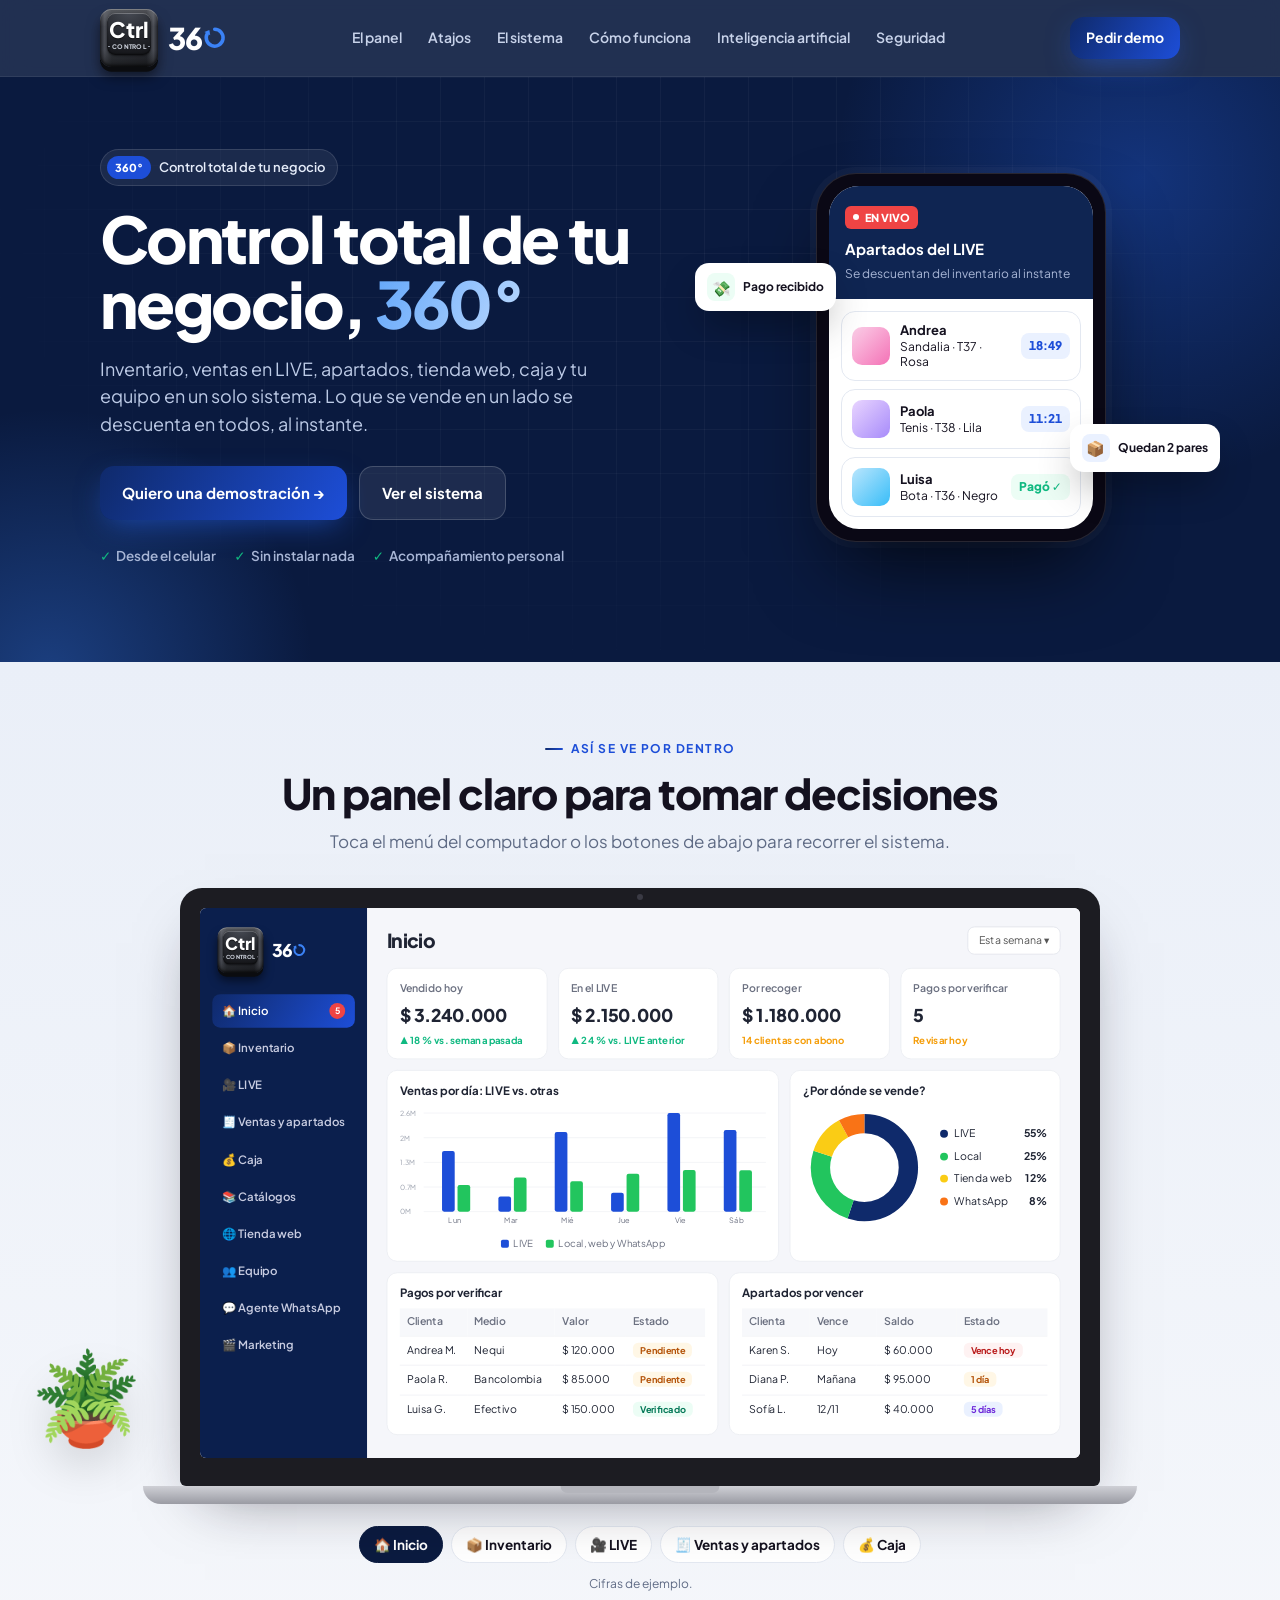
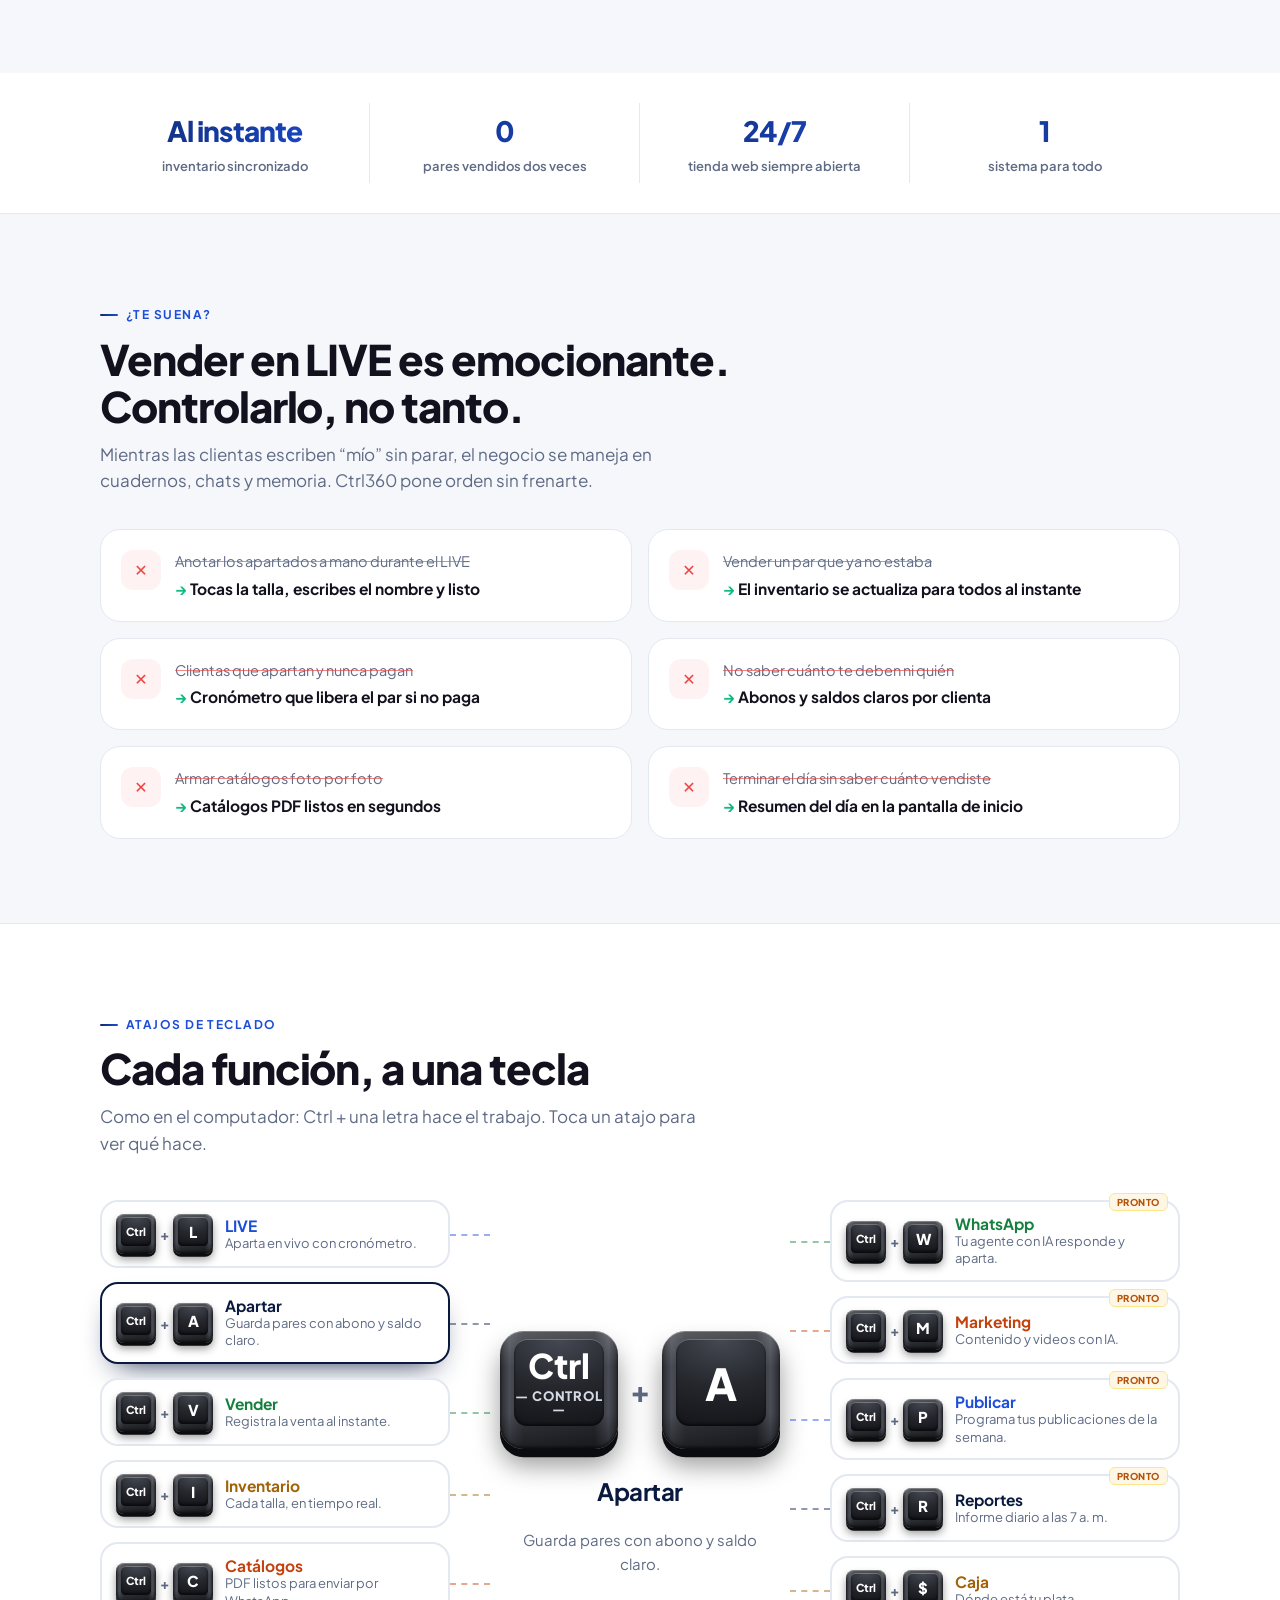
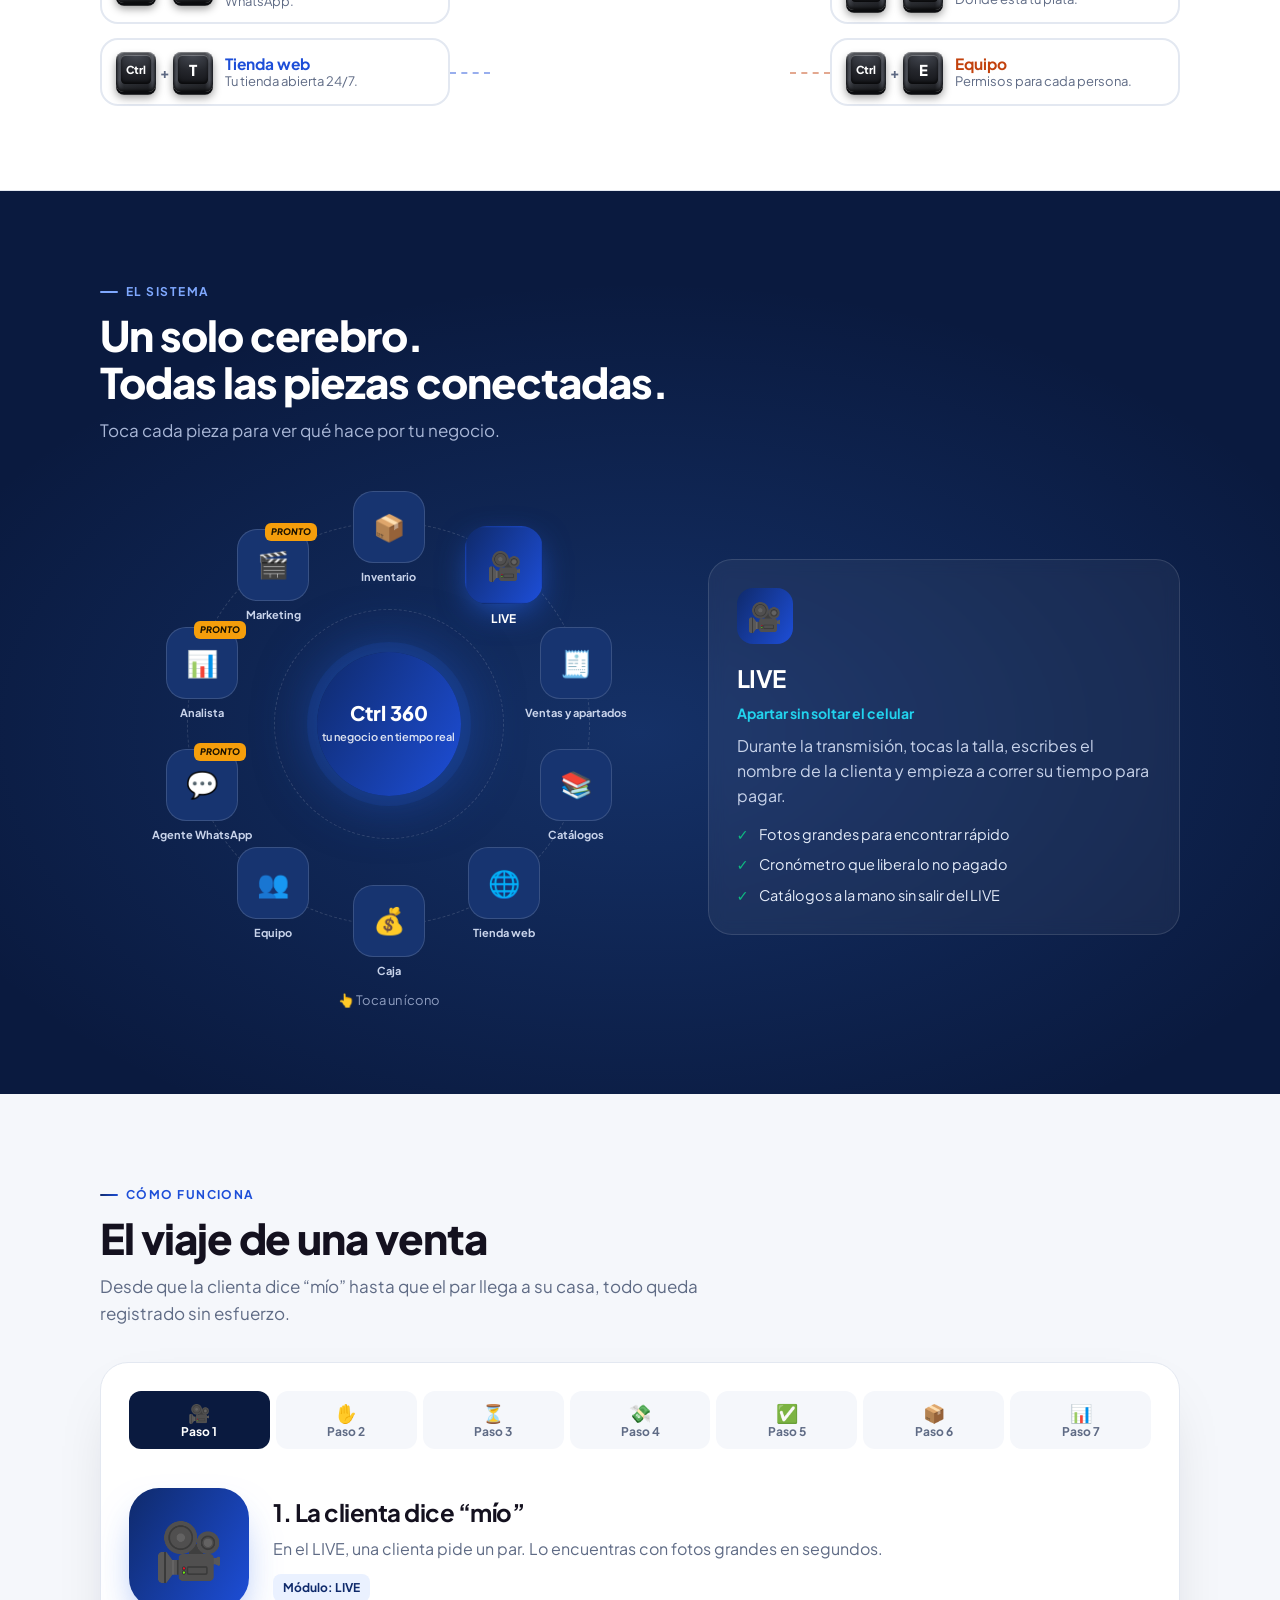
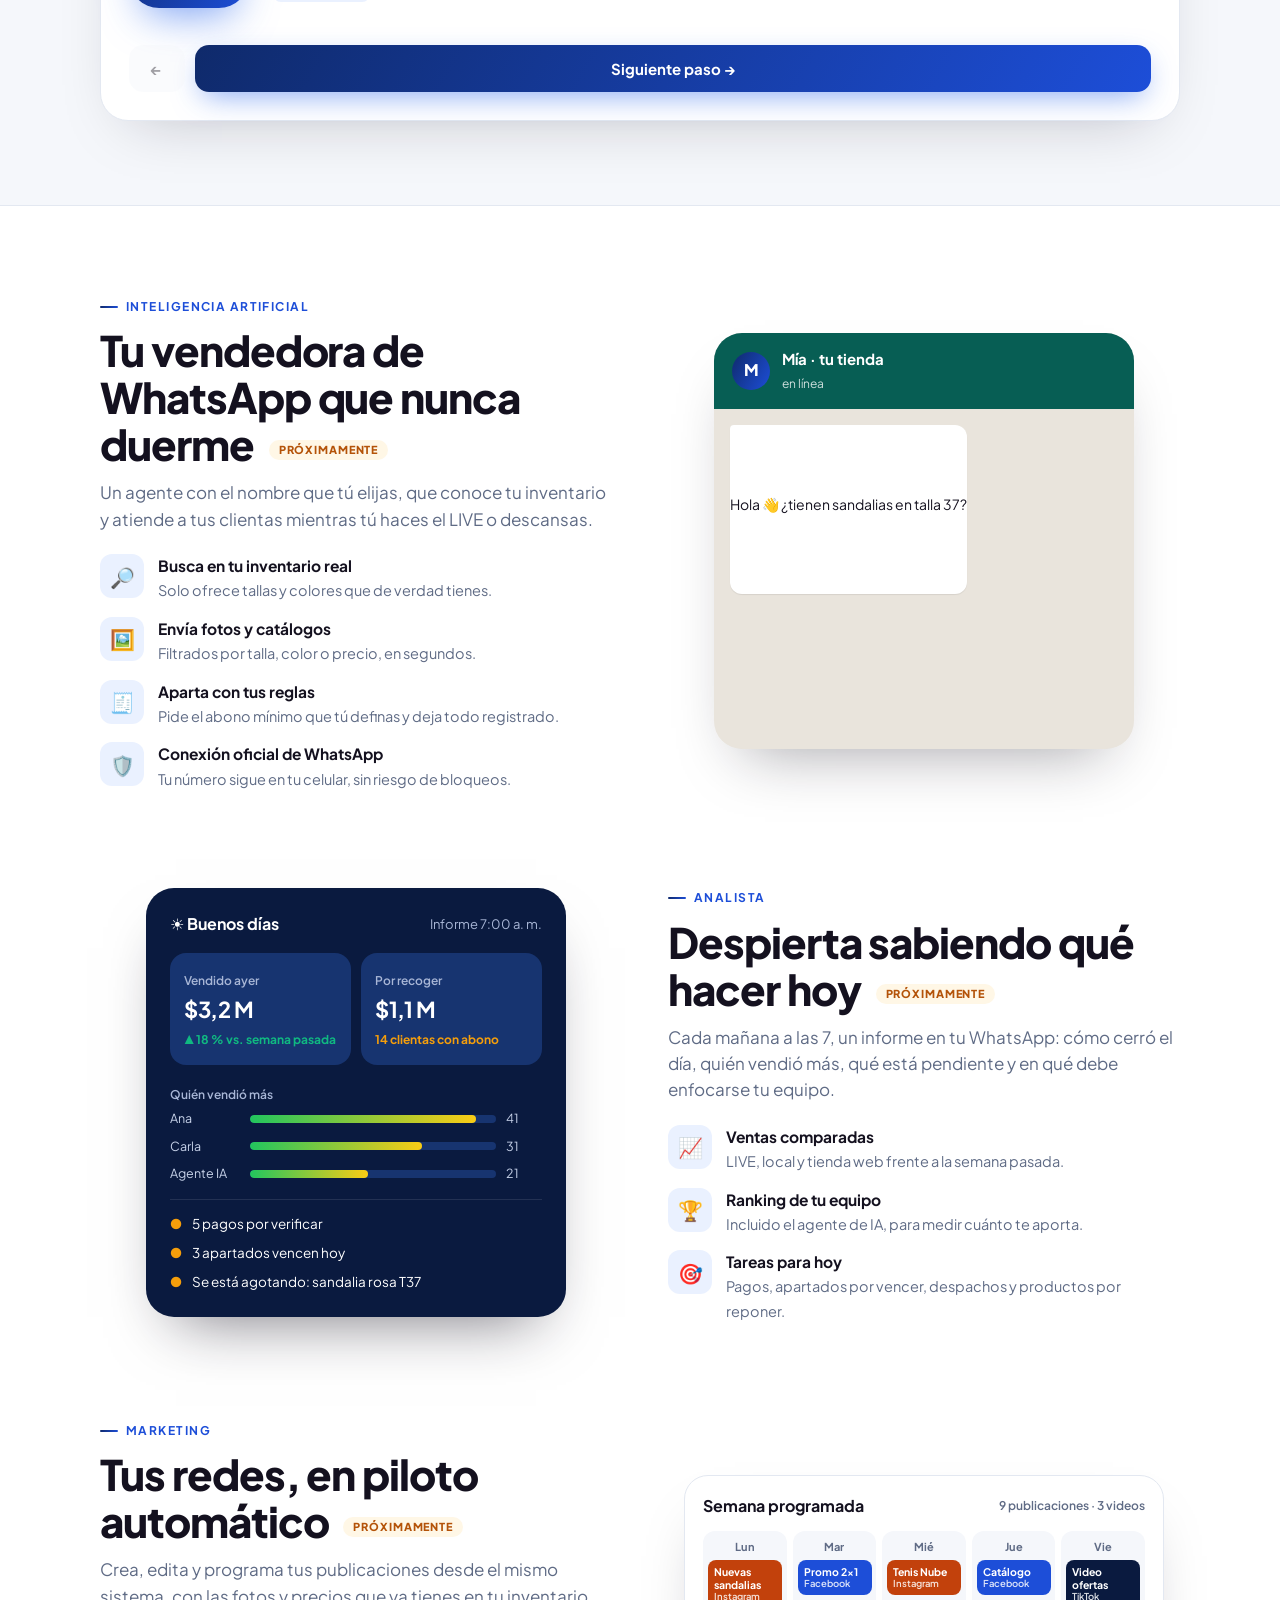
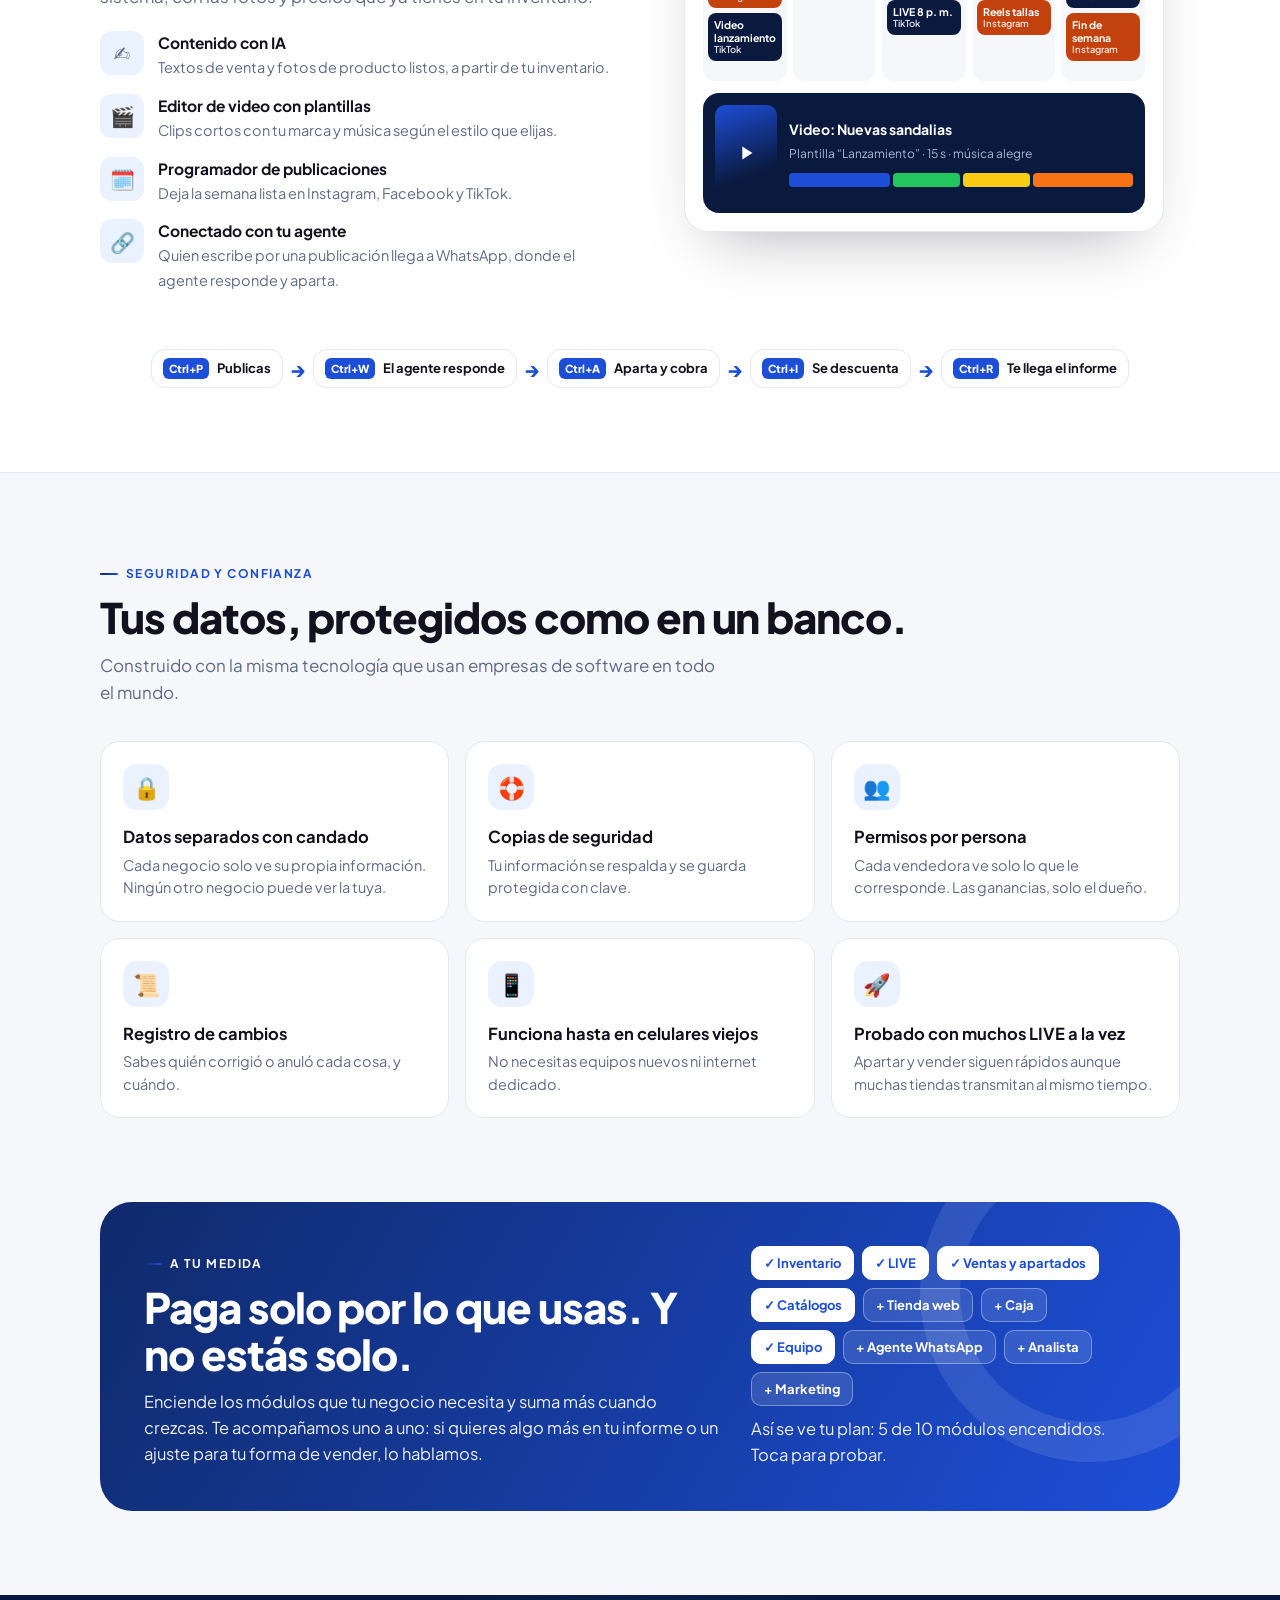
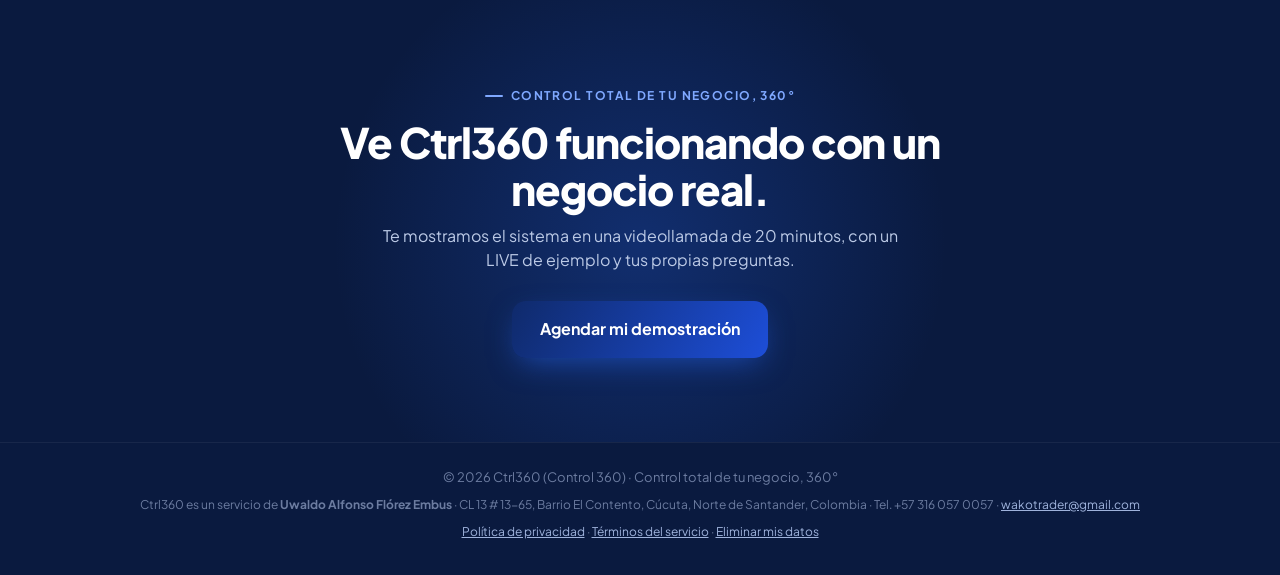
==== commit 275a49bc: "Add files via upload" ====
--- a/index.html
+++ b/index.html
@@ -633,7 +633,7 @@
 </section>
 <footer>
   <div>© 2026 Ctrl360 (Control 360) · Control total de tu negocio, 360°</div>
-  <div class="legal">Ctrl360 es un servicio de <b>Uwaldo Alfonso Flórez Embus</b> · CL 13 # 13-65, Barrio El Contento, Cúcuta, Norte de Santander, Colombia · Tel. +57 320 495 4898 · <a href="mailto:wakotrader@gmail.com">wakotrader@gmail.com</a></div>
+  <div class="legal">Ctrl360 es un servicio de <b>Uwaldo Alfonso Flórez Embus</b> · CL 13 # 13-65, Barrio El Contento, Cúcuta, Norte de Santander, Colombia · Tel. +57 316 057 0057 · <a href="mailto:wakotrader@gmail.com">wakotrader@gmail.com</a></div>
   <div class="legal"><a href="politica-de-privacidad.html">Política de privacidad</a> · <a href="terminos.html">Términos del servicio</a> · <a href="politica-de-privacidad.html#eliminar">Eliminar mis datos</a></div>
 </footer>
 
